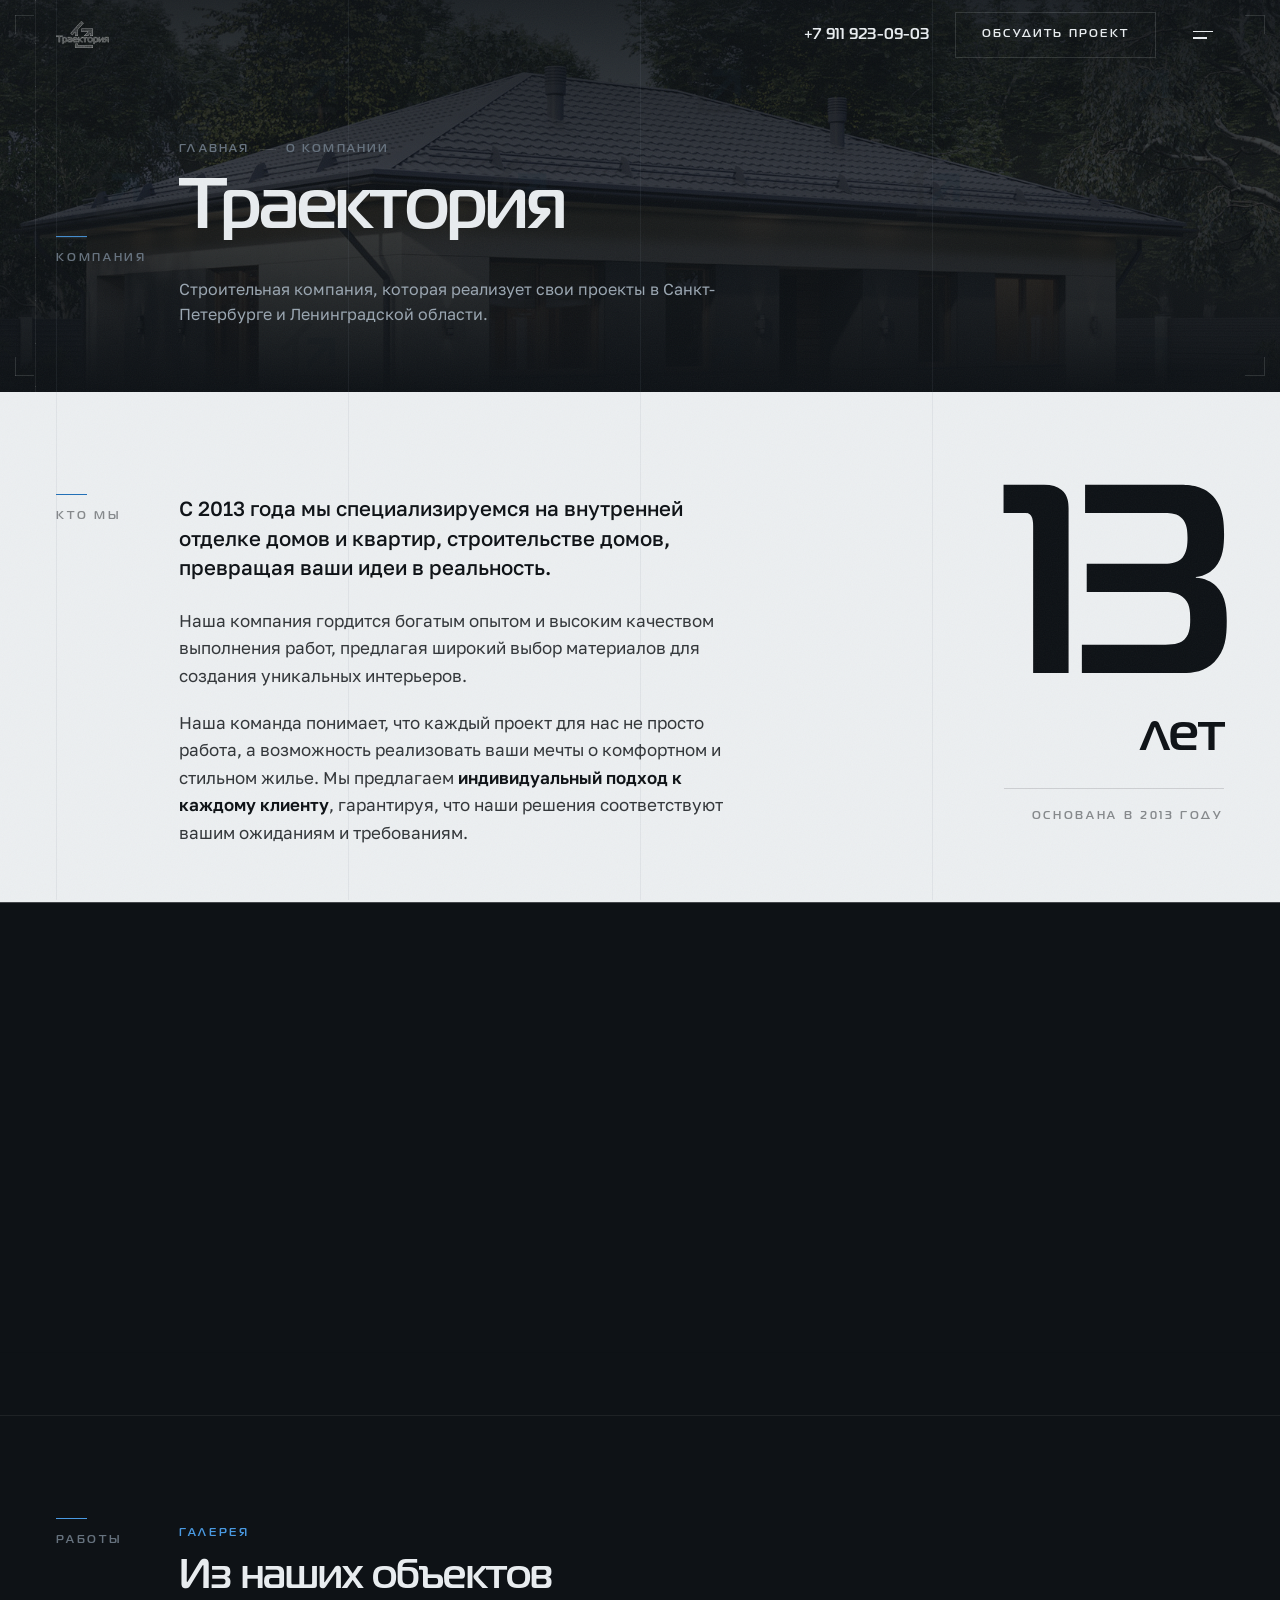
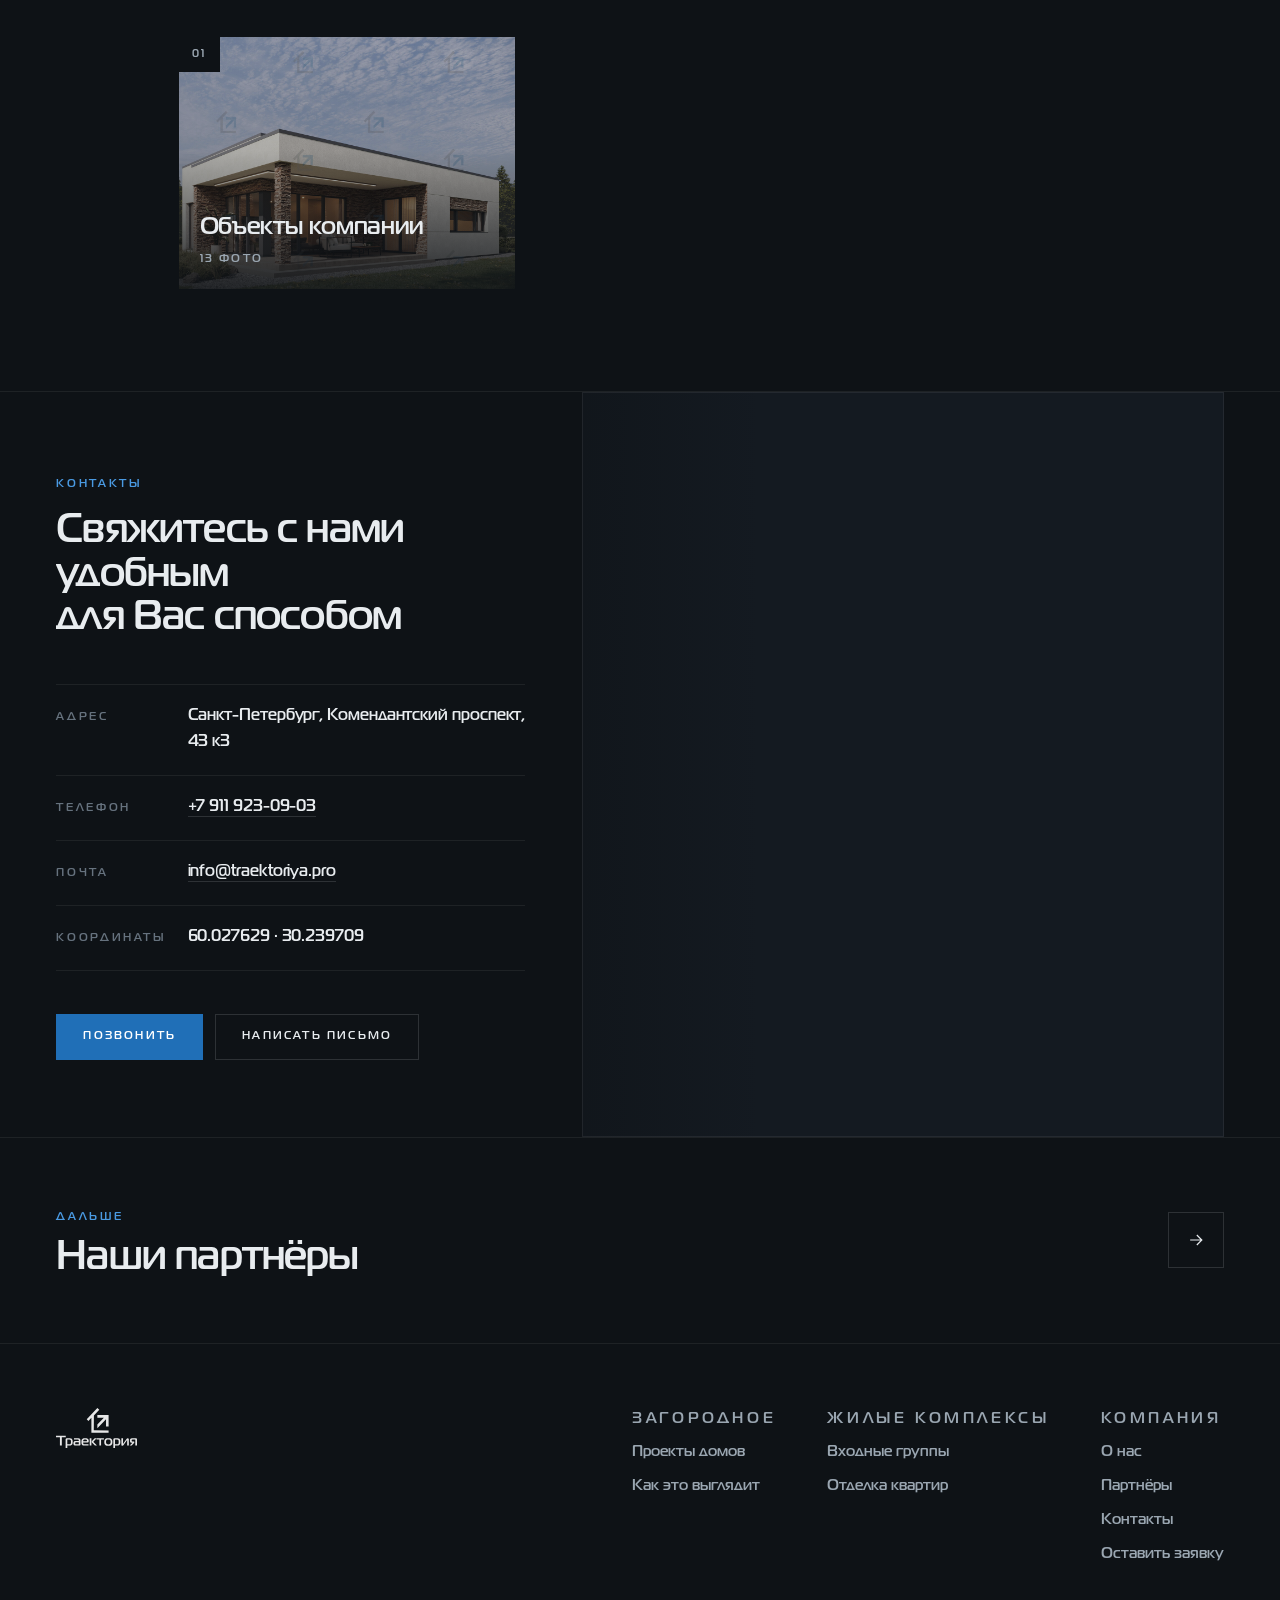
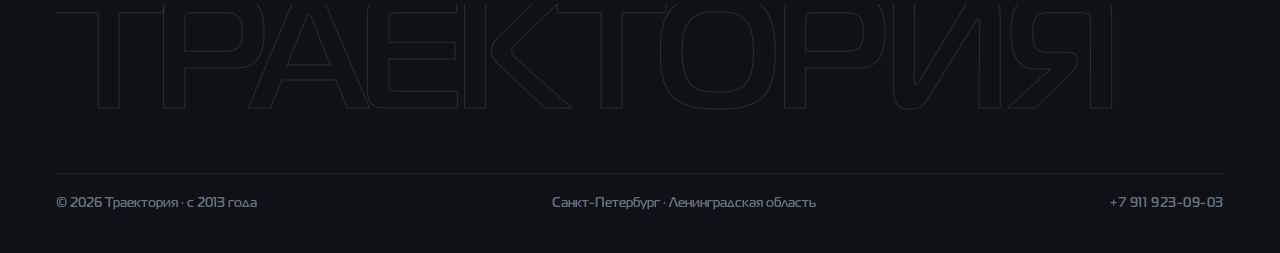
==== about.html @ 1bdcc2de "Сайт Траектория: первая версия" ====
<!DOCTYPE html>
<html lang="ru" class="no-js">
<head>
<meta charset="utf-8">
<meta name="viewport" content="width=device-width, initial-scale=1, viewport-fit=cover">
<title>О компании | Траектория</title>
<meta name="description" content="«Траектория»: строительная компания, основанная в 2013 году. Реализует проекты в Санкт-Петербурге и Ленинградской области.">
<meta name="theme-color" content="#0e1216">
<link rel="icon" href="assets/img/brand/logo-dark.svg">
<meta property="og:type" content="website">
<meta property="og:title" content="О компании | Траектория">
<meta property="og:description" content="«Траектория»: строительная компания, основанная в 2013 году. Реализует проекты в Санкт-Петербурге и Ленинградской области.">
<meta property="og:image" content="https://traektoriya.pro/assets/img/about/about-01.jpg">
<meta property="og:locale" content="ru_RU">
<link rel="preconnect" href="https://fonts.googleapis.com">
<link rel="preconnect" href="https://fonts.gstatic.com" crossorigin>
<link rel="stylesheet" href="https://fonts.googleapis.com/css2?family=Golos+Text:wght@400;500;600&display=swap">
<link rel="stylesheet" href="assets/site.css">
</head>
<body>
<script>document.documentElement.classList.replace('no-js','js');</script>

<a class="skip" href="#main">Перейти к содержанию</a>
<div class="rules" aria-hidden="true"><i></i></div>
<div class="grain" aria-hidden="true"></div>
<div class="cur" id="cur" aria-hidden="true"><span class="cur__t">ТЯНИ</span></div>
<div class="cur-dot" id="curDot" aria-hidden="true"></div>

<div class="load" id="load" role="status" aria-live="polite" aria-label="Загрузка">
  <div class="load__half load__half--t"></div>
  <div class="load__half load__half--b"></div>
  <div class="load__in">
    <div class="load__mark">ТРАЕКТОРИЯ</div>
    <div class="load__line"><i id="loadLine"></i></div>
    <div class="load__meta">
      <span class="label">Санкт-Петербург · Ленинградская область</span>
      <span class="load__pct"><span id="loadPct">00</span><sup>%</sup></span>
    </div>
  </div>
</div>

<div class="gauge" id="gauge" aria-hidden="true"><b id="gaugeFill"></b></div>

<header class="hdr" id="hdr">
  <div class="hdr__in">
    <a class="hdr__logo" href="index.html" aria-label="Траектория, на главную">
      <img src="assets/img/brand/logo-dark.svg" alt="Траектория" width="160" height="38">
    </a>
    <nav class="hdr__nav" aria-label="Основное">
      <a class="hdr__tel mono" href="tel:+79119230903">+7 911 923-09-03</a>
      <a class="cta magnet" href="zayavka.html">Обсудить проект</a>
      <button class="burger" id="burger" type="button" aria-label="Открыть меню" aria-expanded="false" aria-controls="sheet">
        <i></i><i></i>
      </button>
    </nav>
  </div>
</header>

<div class="sheet" id="sheet" aria-hidden="true">
  <nav class="sheet__nav" aria-label="Разделы сайта">
    <div class="sheet__row"><a class="sheet__link" href="index.html"><span>00</span>Главная</a></div>
    <div class="sheet__row"><a class="sheet__link" href="villageprojects.html"><span>З-01</span>Проекты домов</a></div>
    <div class="sheet__row"><a class="sheet__link" href="villagerealization.html"><span>З-02</span>Как это выглядит</a></div>
    <div class="sheet__row"><a class="sheet__link" href="projects.html"><span>Ж-01</span>ЖК: входные группы</a></div>
    <div class="sheet__row"><a class="sheet__link" href="otdelkajk.html"><span>Ж-02</span>ЖК: отделка квартир</a></div>
    <div class="sheet__row"><a class="sheet__link" href="partners.html"><span>П</span>Партнёры</a></div>
    <div class="sheet__row"><a class="sheet__link" aria-current="page" href="about.html"><span>О</span>О компании</a></div>
    <div class="sheet__row"><a class="sheet__link" href="contacts.html"><span>К</span>Контакты</a></div>
  </nav>
  <div class="sheet__foot">
    <a class="mono" href="tel:+79119230903">+7 911 923-09-03</a>
    <a href="mailto:info@traektoriya.pro">info@traektoriya.pro</a>
    <span>Санкт-Петербург, Комендантский проспект, 43&nbsp;к3</span>
  </div>
</div>

<main id="main">
  <section class="phead phead--img">
    <div class="phead__bg" aria-hidden="true"><img src="assets/img/about/about-01.jpg" alt="" loading="eager" decoding="async" data-hero-img></div>
    <span class="marks" aria-hidden="true"></span>
    <div class="phead__in wrap grid">
      <span class="label">Компания</span>
      <div>
        <div class="crumbs rv"><a href="index.html">Главная</a><i></i><span>О компании</span></div>
        <h1>
          <span class="l" style="--dl:0ms"><span>Траектория</span></span>
        </h1>
        <p class="phead__lead rv" style="--dl:120ms">Строительная компания, которая реализует свои проекты в Санкт-Петербурге и Ленинградской области.</p>
      </div>
    </div>
  </section>

  <section class="section section--paper">
    <div class="wrap grid">
      <span class="label">Кто мы</span>
      <div style="display:grid;grid-template-columns:minmax(0,1.15fr) minmax(0,.85fr);gap:clamp(34px,5vw,90px);align-items:start">
        <div class="article">
          <p class="lede rv">С 2013 года мы специализируемся на внутренней отделке домов и квартир,
            строительстве домов, превращая ваши идеи в реальность.</p>
          <p class="rv" style="--dl:80ms">Наша компания гордится богатым опытом и высоким качеством выполнения работ,
            предлагая широкий выбор материалов для создания уникальных интерьеров.</p>
          <p class="rv" style="--dl:140ms">Наша команда понимает, что каждый проект для нас не просто работа,
            а возможность реализовать ваши мечты о комфортном и стильном жилье. Мы предлагаем
            <strong>индивидуальный подход к каждому клиенту</strong>, гарантируя, что наши решения
            соответствуют вашим ожиданиям и требованиям.</p>
        </div>
        <div class="fig rv" style="justify-self:end">
          <span class="fig__n" data-count="13">13</span>
          <span class="fig__u">лет</span>
          <div class="fig__rule"></div>
          <span class="label">Основана в 2013 году</span>
        </div>
      </div>
    </div>
  </section>

  <section class="section">
    <div class="wrap grid">
      <span class="label">Коротко</span>
      <div class="facts">
        <div class="fact rv"><span class="label">Основана</span><span class="fact__v">2013 год</span></div>
        <div class="fact rv"><span class="label">География</span><span class="fact__v">Санкт-Петербург и Ленинградская область</span></div>
        <div class="fact rv"><span class="label">Направления</span><span class="fact__v">Загородное строительство · внутренняя отделка домов и квартир · входные группы в ЖК</span></div>
        <div class="fact rv"><span class="label">Объём работ</span><span class="fact__v">Полный цикл: от проекта до завершения, с гарантией качества на каждом этапе</span></div>
      </div>
    </div>
  </section>

  <section class="section" style="border-top:1px solid var(--rule-soft)">
    <div class="wrap grid">
      <span class="label">Работы</span>
      <div>
        <div class="shead"><span class="label label--brand">Галерея</span>
          <h2><span class="l"><span>Из наших объектов</span></span></h2></div>
      <div class="cards">
        <button class="card rv" data-gal="about_gal" type="button" style="--dl:0ms">
          <span class="card__img"><img src="assets/img/about/about-02.jpg" alt="Объекты компании" loading="lazy" decoding="async"></span>
          <span class="card__veil"></span>
          <span class="card__no">01</span>
          <span class="card__go" aria-hidden="true">
            <svg viewBox="0 0 24 24"><path d="M7 17 17 7M9 7h8v8"/></svg>
          </span>
          <span class="card__body">
            <span class="card__name">Объекты компании</span>
            <span class="card__meta">13 фото</span>
          </span>
        </button>
      </div>
      </div>
    </div>
  </section>

  <section class="contact" id="contact">
    <div class="wrap">
      <div class="contact__grid">
        <div class="contact__panel">
          <span class="label label--brand">Контакты</span>
          <h2 class="contact__title">
            <span class="l" style="--dl:0ms"><span>Свяжитесь с нами удобным</span></span>
            <span class="l" style="--dl:100ms"><span>для Вас способом</span></span>
          </h2>
          <div class="rows rv">
            <div class="row"><span class="label">Адрес</span><span class="row__v">Санкт-Петербург, Комендантский проспект, 43&nbsp;к3</span></div>
            <div class="row"><span class="label">Телефон</span><span class="row__v mono"><a href="tel:+79119230903">+7 911 923-09-03</a></span></div>
            <div class="row"><span class="label">Почта</span><span class="row__v"><a href="mailto:info@traektoriya.pro">info@traektoriya.pro</a></span></div>
            <div class="row"><span class="label">Координаты</span><span class="row__v mono">60.027629 · 30.239709</span></div>
          </div>
          <div class="contact__cta rv" style="--dl:90ms">
            <a class="cta cta--solid magnet" href="tel:+79119230903">Позвонить</a>
            <a class="cta magnet" href="mailto:info@traektoriya.pro">Написать письмо</a>
          </div>
        </div>
        <div class="contact__map">
          <iframe loading="lazy" title="Карта: Санкт-Петербург, Комендантский проспект, 43 к3"
            src="https://yandex.ru/map-widget/v1/?ll=30.239709%2C60.027629&amp;z=16&amp;pt=30.239709,60.027629,pm2blm"></iframe>
        </div>
      </div>
    </div>
  </section>

  <a class="next" href="partners.html">
    <div class="wrap next__in">
      <div>
        <span class="label label--brand">Дальше</span>
        <div class="next__t" style="margin-top:10px">Наши партнёры</div>
      </div>
      <span class="next__a" aria-hidden="true">
        <svg viewBox="0 0 24 24"><path d="M5 12h14M13 6l6 6-6 6"/></svg>
      </span>
    </div>
  </a>
</main>

<footer class="ftr">
  <div class="wrap">
    <div class="ftr__top">
      <a class="ftr__logo" href="index.html" aria-label="Траектория, на главную">
        <img src="assets/img/brand/logo-light.svg" alt="Траектория" width="180" height="54" loading="lazy">
      </a>
      <div class="ftr__cols">
        <div class="ftr__col">
          <span class="label">Загородное</span>
          <a href="villageprojects.html">Проекты домов</a>
          <a href="villagerealization.html">Как это выглядит</a>
        </div>
        <div class="ftr__col">
          <span class="label">Жилые комплексы</span>
          <a href="projects.html">Входные группы</a>
          <a href="otdelkajk.html">Отделка квартир</a>
        </div>
        <div class="ftr__col">
          <span class="label">Компания</span>
          <a href="about.html">О нас</a>
          <a href="partners.html">Партнёры</a>
          <a href="contacts.html">Контакты</a>
          <a href="zayavka.html">Оставить заявку</a>
        </div>
      </div>
    </div>
    <div class="ftr__mark" aria-hidden="true">ТРАЕКТОРИЯ</div>
    <div class="ftr__bot">
      <span>© <span id="yr">2026</span> Траектория · с 2013 года</span>
      <span>Санкт-Петербург · Ленинградская область</span>
      <a class="mono" href="tel:+79119230903">+7 911 923-09-03</a>
    </div>
  </div>
</footer>

<div class="dock" id="dock">
  <div class="dock__in">
    <a class="cta cta--solid" href="tel:+79119230903">Позвонить</a>
    <a class="cta" href="zayavka.html">Заявка</a>
  </div>
</div>

<div class="lb" id="lb" role="dialog" aria-modal="true" aria-label="Просмотр объекта">
  <div class="lb__bar">
    <span class="lb__title" id="lbTitle"></span>
    <button class="lb__x" id="lbX" type="button" aria-label="Закрыть">
      <svg viewBox="0 0 24 24" aria-hidden="true"><path d="M5 5l14 14M19 5L5 19"/></svg>
    </button>
  </div>
  <div class="lb__fig"><img id="lbImg" alt=""></div>
  <div class="lb__nav">
    <button class="arw" id="lbPrev" type="button" aria-label="Предыдущее фото">
      <svg viewBox="0 0 24 24" aria-hidden="true"><path d="M15 4 7 12l8 8"/></svg>
    </button>
    <span class="lb__idx" id="lbIdx">01 / 01</span>
    <button class="arw" id="lbNext" type="button" aria-label="Следующее фото">
      <svg viewBox="0 0 24 24" aria-hidden="true"><path d="M9 4l8 8-8 8"/></svg>
    </button>
  </div>
</div>

<script type="application/ld+json">
{"@context":"https://schema.org","@type":"GeneralContractor","name":"Траектория",
"url":"https://traektoriya.pro/","telephone":"+7 911 923-09-03","email":"info@traektoriya.pro","foundingDate":"2013",
"address":{"@type":"PostalAddress","streetAddress":"Комендантский проспект, 43 к3","addressLocality":"Санкт-Петербург","addressCountry":"RU"},
"geo":{"@type":"GeoCoordinates","latitude":60.027629,"longitude":30.239709},
"areaServed":["Санкт-Петербург","Ленинградская область"]}
</script>

<script>
window.GALLERIES={"about_gal": {"title": "Объекты Траектории", "imgs": ["assets/img/about/about-01.jpg", "assets/img/about/about-02.jpg", "assets/img/about/about-03.jpg", "assets/img/about/about-04.jpg", "assets/img/about/about-05.jpg", "assets/img/village/obj-01.jpg", "assets/img/village/obj-02.jpg", "assets/img/village/obj-03.jpg", "assets/img/village/obj-04.jpg", "assets/img/village/obj-05.jpg", "assets/img/village/obj-06.jpg", "assets/img/village/obj-07.jpg", "assets/img/village/obj-08.jpg"]}};
</script>
<script src="assets/site.js"></script>
</body>
</html>
---- assets/site.css ----
/* Оформление сайта: токены, сетка, компоненты. */

/* Фирменный шрифт заголовков */
@font-face{font-family:'Magistral';font-weight:700;font-style:normal;font-display:swap;
  src:url('MagistralC-Bold.woff') format('woff')}

:root{
  --ground:#0e1216;
  --ground-2:#141a21;
  --ground-3:#1a222b;
  --paper:#eceff1;
  --ink:#0e1216;

  --brand:#206fb7;
  --brand-lift:#4a9ae2;

  --text:#e8ecef;
  --text-dim:#9aa6b1;
  --text-mute:#66727e;
  --rule:rgba(232,236,239,.14);
  --rule-soft:rgba(232,236,239,.07);
  --rule-ink:rgba(14,18,22,.14);

  --display:'Magistral','Arial Narrow',Arial,sans-serif;
  --text-face:'Golos Text','Onest','Manrope',-apple-system,BlinkMacSystemFont,'Segoe UI',Roboto,Arial,sans-serif;

  --gut:clamp(20px,4.4vw,72px);
  --rail:clamp(0px,7vw,116px);
  --col:min(100% - 2 * var(--gut), 1320px);
  --hdr:clamp(64px,5.4vw,92px);

  --d1:clamp(44px,8.2vw,150px);
  --d2:clamp(34px,5.6vw,104px);
  --d3:clamp(26px,3.2vw,56px);
  --d4:clamp(21px,1.9vw,32px);
  --num:clamp(150px,21vw,330px);
  --body:clamp(16px,1.12vw,19px);
  --label:11px;

  --exp:cubic-bezier(.16,1,.3,1);
  --smooth:cubic-bezier(.5,0,0,1);
}

*,*::before,*::after{box-sizing:border-box}
html{-webkit-text-size-adjust:100%;overflow-x:clip;scroll-behavior:smooth}
@media (prefers-reduced-motion:reduce){html{scroll-behavior:auto}}
body{margin:0;background:var(--ground);color:var(--text);
     font-family:var(--text-face);font-size:var(--body);font-weight:400;line-height:1.6;
     -webkit-font-smoothing:antialiased;overflow-x:hidden}
a{color:inherit;text-decoration:none}
img{display:block;max-width:100%}
button{font:inherit;color:inherit;background:none;border:0;cursor:pointer}
:focus-visible{outline:1px solid var(--brand-lift);outline-offset:4px}
::selection{background:var(--brand);color:#fff}

.wrap{width:var(--col);margin-inline:auto}
.grid{display:grid;grid-template-columns:var(--rail) minmax(0,1fr);gap:0 clamp(16px,2.6vw,44px)}
.grid>.label{align-self:start;position:sticky;top:calc(env(safe-area-inset-top,0px) + var(--hdr) + 26px)}
@media (max-width:820px){
  .grid{grid-template-columns:1fr}
  .grid>.label{position:relative;top:auto;margin-bottom:14px}
}

.grain{position:fixed;inset:0;z-index:6;pointer-events:none;opacity:.045;contain:strict;
  transform:translateZ(0);
  background-image:url("data:image/svg+xml;utf8,<svg xmlns='http://www.w3.org/2000/svg' width='180' height='180'><filter id='n'><feTurbulence type='fractalNoise' baseFrequency='.85' numOctaves='3' stitchTiles='stitch'/></filter><rect width='180' height='180' filter='url(%23n)' opacity='.85'/></svg>")}
@media (prefers-reduced-motion:reduce){.grain{display:none}}

.label{font-family:var(--display);font-size:var(--label);font-weight:500;letter-spacing:.24em;text-transform:uppercase;
       color:var(--text-mute);font-variant-numeric:tabular-nums;line-height:1.5}
.label--brand{color:var(--brand-lift)}
.mono{font-family:var(--display);font-variant-numeric:tabular-nums;letter-spacing:.04em}

.l{display:block;overflow:hidden}
.l>span{display:block}
.js .l>span{transform:translateY(103%);transition:transform 1.1s var(--exp) var(--dl,0ms)}
.js .l.in>span{transform:none}
.js .rv{opacity:0;transform:translateY(20px);
        transition:opacity .85s var(--exp) var(--dl,0ms),transform .85s var(--exp) var(--dl,0ms)}
.js .rv.in{opacity:1;transform:none}
@media (prefers-reduced-motion:reduce){.js .rv,.js .l>span{opacity:1;transform:none;transition:none}}

/* Экран загрузки */
.load{position:fixed;inset:0;z-index:100}
.load[hidden]{display:none}
.load__half{position:absolute;left:0;right:0;height:50%;background:var(--ground);
            transition:transform 1.15s var(--exp)}
.load__half--t{top:0}
.load__half--b{bottom:0}
.load.out .load__half--t{transform:translateY(-100.5%)}
.load.out .load__half--b{transform:translateY(100.5%)}
.load__in{position:absolute;left:50%;top:50%;transform:translate(-50%,-50%);
          width:min(560px,78vw);transition:opacity .45s var(--smooth),transform .8s var(--exp)}
.load.out .load__in{opacity:0;transform:translate(-50%,-70%)}
.load__mark{font-family:var(--display);font-weight:700;font-size:clamp(26px,3.6vw,46px);
            letter-spacing:.02em;line-height:1;clip-path:inset(0 100% 0 0);
            transition:clip-path 1.15s var(--exp) .12s}
.load.go .load__mark{clip-path:inset(0 0 0 0)}
.load__line{position:relative;height:1px;background:var(--rule-soft);margin:26px 0 14px;overflow:hidden}
.load__line i{position:absolute;inset:0;background:var(--brand-lift);
              transform:scaleX(0);transform-origin:0 50%;will-change:transform}
.load__meta{display:flex;justify-content:space-between;align-items:baseline;gap:16px}
.load__pct{font-family:var(--display);font-size:clamp(28px,3.4vw,42px);line-height:1;
           font-variant-numeric:tabular-nums}
.load__pct sup{font-family:var(--display);font-size:.32em;font-weight:500;vertical-align:super;
               margin-left:.25em;color:var(--text-mute)}

/* Курсор */
.cur,.cur-dot{position:fixed;left:0;top:0;z-index:95;pointer-events:none;border-radius:50%;
              opacity:0;will-change:transform}
.cur{width:40px;height:40px;margin:-20px 0 0 -20px;border:1px solid var(--rule);
     transition:opacity .3s,width .4s var(--exp),height .4s var(--exp),margin .4s var(--exp),
                background-color .4s var(--smooth),border-color .4s}
.cur-dot{width:5px;height:5px;margin:-2.5px 0 0 -2.5px;background:var(--brand-lift);transition:opacity .3s}
.cur__t{position:absolute;inset:0;display:grid;place-items:center;font-family:var(--display);font-size:9px;font-weight:700;
        letter-spacing:.16em;color:#fff;opacity:0;transition:opacity .3s}
.has-cur .cur,.has-cur .cur-dot{opacity:1}
.has-cur .cur.hot{width:72px;height:72px;margin:-36px 0 0 -36px;border-color:var(--brand-lift);
                  background:rgba(74,154,226,.12)}
.has-cur .cur.grab{width:82px;height:82px;margin:-41px 0 0 -41px;border-color:transparent;background:var(--brand)}
.has-cur .cur.grab .cur__t{opacity:1}
.has-cur .cur-dot.hide{opacity:0}
@media (hover:hover) and (pointer:fine){.has-cur,.has-cur a,.has-cur button,.has-cur .rail{cursor:none}}
@media (hover:none),(pointer:coarse),(prefers-reduced-motion:reduce){.cur,.cur-dot{display:none}}

/* Шкала слева */
.gauge{position:fixed;left:calc(var(--gut) / 1.6);top:0;bottom:0;width:1px;background:var(--rule-soft);
       z-index:4;pointer-events:none;contain:strict}
.gauge b{position:absolute;left:-1px;top:0;width:3px;height:100%;background:var(--brand-lift);
         transform:scaleY(0);transform-origin:50% 0;will-change:transform}
.gauge i{position:absolute;left:-4px;width:9px;height:1px;background:var(--rule)}
@media (max-width:1100px){.gauge{display:none}}

/* Шапка */
.hdr{position:fixed;top:0;left:0;right:0;z-index:40;padding-top:env(safe-area-inset-top,0px);
     background:rgba(14,18,22,0);transition:background .45s var(--smooth)}
.hdr::after{content:'';position:absolute;left:0;right:0;bottom:0;height:1px;background:var(--rule-soft);
            opacity:0;transition:opacity .45s}
.hdr.solid{background:rgba(14,18,22,.78);backdrop-filter:blur(18px) saturate(150%);
           -webkit-backdrop-filter:blur(18px) saturate(150%)}
.hdr.solid::after{opacity:1}
.hdr__in{width:var(--col);margin-inline:auto;height:var(--hdr);
         display:flex;align-items:center;justify-content:space-between;gap:24px}
.hdr__logo img{height:clamp(26px,2.1vw,38px);width:auto;filter:brightness(0) invert(1)}
.hdr__nav{display:flex;align-items:center;gap:clamp(16px,2vw,34px)}
.hdr__tel{font-family:var(--display);font-size:15px;font-weight:700;letter-spacing:.01em;font-variant-numeric:tabular-nums;position:relative}
.hdr__tel::after{content:'';position:absolute;left:0;right:0;bottom:-4px;height:1px;background:var(--brand-lift);
                 transform:scaleX(0);transform-origin:0 50%;transition:transform .5s var(--exp)}
.hdr__tel:hover::after{transform:scaleX(1)}
@media (max-width:900px){.hdr__tel{display:none}}

.cta{position:relative;display:inline-flex;align-items:center;justify-content:center;gap:12px;
     height:46px;padding:0 26px;overflow:hidden;isolation:isolate;white-space:nowrap;
     font-family:var(--display);font-size:11px;font-weight:700;letter-spacing:.2em;text-transform:uppercase;
     border:1px solid var(--rule);color:var(--text);
     transition:color .45s var(--smooth),border-color .45s,transform .5s var(--exp)}
.cta::before{content:'';position:absolute;inset:0;z-index:-1;background:var(--brand);
             transform:translateY(101%);transition:transform .55s var(--exp)}
.cta:hover{color:#fff;border-color:var(--brand)}
.cta:hover::before{transform:none}
.cta--solid{background:var(--brand);border-color:var(--brand);color:#fff}
.cta--solid::before{background:#fff}
.cta--solid:hover{color:var(--ink)}
.cta--ink{border-color:var(--rule-ink);color:var(--ink)}
.cta--ink:hover{color:#fff;border-color:var(--brand)}

.burger{width:42px;height:42px;display:grid;place-items:center;position:relative}
.burger i{position:absolute;left:11px;right:11px;height:1.5px;background:currentColor;transition:.45s var(--exp)}
.burger i:nth-child(1){top:17px}
.burger i:nth-child(2){bottom:17px;right:17px}
.burger[aria-expanded="true"] i:nth-child(1){top:20px;transform:rotate(45deg)}
.burger[aria-expanded="true"] i:nth-child(2){bottom:20px;right:11px;transform:rotate(-45deg)}

.sheet{position:fixed;inset:0;z-index:39;background:var(--ground-2);display:grid;align-content:center;
       padding:calc(var(--gut) + 60px) 0;clip-path:inset(0 0 100% 0);
       transition:clip-path .8s var(--exp);visibility:hidden;overflow-y:auto}
.sheet.on{clip-path:inset(0 0 0 0);visibility:visible}
.sheet__nav{width:var(--col);margin-inline:auto;display:grid}
.sheet__row{border-top:1px solid var(--rule-soft)}
.sheet__row:last-of-type{border-bottom:1px solid var(--rule-soft)}
.sheet__link{display:flex;align-items:baseline;gap:clamp(14px,2vw,32px);padding:clamp(12px,1.5vw,22px) 0;
             font-family:var(--display);font-size:clamp(22px,3vw,46px);line-height:1;letter-spacing:-.01em;
             transition:color .4s var(--smooth),padding-left .5s var(--exp)}
.sheet__link:hover,.sheet__link[aria-current="page"]{color:var(--brand-lift)}
.sheet__link:hover{padding-left:14px}
.sheet__link span{font-family:var(--display);font-size:var(--label);font-weight:500;letter-spacing:.2em;
                  color:var(--text-mute);flex:0 0 auto}
.sheet__foot{width:var(--col);margin-inline:auto;margin-top:clamp(28px,3.4vw,56px);
             display:flex;flex-wrap:wrap;gap:8px clamp(24px,4vw,60px);font-family:var(--display);font-size:15px;color:var(--text-dim)}
.sheet__foot a:hover{color:var(--brand-lift)}

/* Заголовок страницы */
.phead{padding:calc(var(--hdr) + clamp(48px,8vh,120px)) 0 clamp(40px,5vw,84px);
       border-bottom:1px solid var(--rule-soft);position:relative;overflow:hidden}
.phead--img{border-bottom:0}
.phead__bg{position:absolute;inset:0;z-index:0}
.phead__bg img{width:100%;height:100%;object-fit:cover;opacity:.5}
.phead__bg::after{content:'';position:absolute;inset:0;
  background:linear-gradient(180deg,rgba(14,18,22,.85),rgba(14,18,22,.55) 45%,var(--ground))}
.phead__in{position:relative;z-index:2}
.phead h1{margin:14px 0 0;font-family:var(--display);font-weight:700;font-size:var(--d2);
          line-height:1.02;letter-spacing:-.028em}
.phead__lead{margin:clamp(20px,2.4vw,34px) 0 0;max-width:56ch;color:var(--text-dim);
             font-size:clamp(16px,1.15vw,20px);line-height:1.6}
.crumbs{display:flex;flex-wrap:wrap;gap:10px;align-items:center;font-family:var(--display);font-size:var(--label);
        letter-spacing:.2em;text-transform:uppercase;color:var(--text-mute)}
.crumbs a:hover{color:var(--brand-lift)}
.crumbs i{width:16px;height:1px;background:var(--rule);display:block}

/* Бегущая строка */
.ticker{border-block:1px solid var(--rule-soft);overflow:hidden;padding:clamp(16px,1.5vw,24px) 0;
        -webkit-mask-image:linear-gradient(90deg,transparent,#000 9%,#000 91%,transparent);
        mask-image:linear-gradient(90deg,transparent,#000 9%,#000 91%,transparent)}
.ticker__row{display:flex;width:max-content;animation:march 46s linear infinite;will-change:transform}
.ticker:hover .ticker__row{animation-play-state:paused}
.ticker__set{display:flex;align-items:center;flex:0 0 auto}
.ticker__set span{display:flex;align-items:center;gap:clamp(22px,2.6vw,46px);
                  padding-right:clamp(22px,2.6vw,46px);font-family:var(--display);font-weight:700;
                  font-size:clamp(17px,1.9vw,30px);text-transform:uppercase}
.ticker__set span::after{content:'';width:7px;height:7px;flex:0 0 auto;background:var(--brand-lift);
                         transform:rotate(45deg)}
@keyframes march{to{transform:translate3d(-50%,0,0)}}
@media (prefers-reduced-motion:reduce){.ticker__row{animation:none}}

/* Карточки объектов */
.section{padding:clamp(64px,8vw,140px) 0}
.section--tight{padding:clamp(48px,5vw,90px) 0}
.section--paper{background:var(--paper);color:var(--ink)}
.section--paper .label{color:rgba(14,18,22,.46)}
.section--paper .label--brand{color:var(--brand)}
.shead{margin:0 0 clamp(26px,3vw,48px)}
.shead h2{margin:12px 0 0;font-family:var(--display);font-weight:700;font-size:var(--d3);
          line-height:1.04;letter-spacing:-.02em}

.cards{display:grid;grid-template-columns:repeat(auto-fill,minmax(min(100%,330px),1fr));
       gap:clamp(12px,1.4vw,22px)}
.card{position:relative;text-align:left;padding:0;display:block;width:100%;
      background:var(--ground-2);overflow:hidden;aspect-ratio:4/3}
.card__img{position:absolute;inset:0}
.card__img img{width:100%;height:100%;object-fit:cover;transform:scale(1.04);
               transition:transform 1.1s var(--exp),opacity .6s}
.card:hover .card__img img{transform:scale(1.11)}
.card__veil{position:absolute;inset:0;
  background:linear-gradient(180deg,rgba(14,18,22,.15),rgba(14,18,22,.28) 45%,rgba(14,18,22,.88));
  transition:background .5s var(--smooth)}
.card:hover .card__veil{background:linear-gradient(180deg,rgba(14,18,22,.1),rgba(32,111,183,.2) 45%,rgba(14,18,22,.9))}
.card__body{position:absolute;inset:auto 0 0 0;padding:clamp(18px,1.6vw,26px);
            display:grid;gap:9px;justify-items:start}
.card__name{font-family:var(--display);font-weight:700;font-size:var(--d4);line-height:1.08;
            letter-spacing:-.015em;text-wrap:balance}
.card__meta{font-family:var(--display);font-size:var(--label);letter-spacing:.2em;text-transform:uppercase;color:var(--text-dim);
            font-variant-numeric:tabular-nums;white-space:nowrap}
.card__no{position:absolute;left:0;top:0;padding:9px 13px;background:var(--ground);
          font-family:var(--display);font-size:var(--label);letter-spacing:.2em;color:var(--text-dim);font-variant-numeric:tabular-nums}

/* Лента (главная) */
.rail{display:flex;gap:clamp(10px,1.1vw,18px);overflow-x:auto;overscroll-behavior-x:contain;
      scroll-snap-type:x mandatory;scrollbar-width:none;padding-bottom:4px;
      min-height:calc(clamp(268px,40vw,620px) * .75)}
.rail::-webkit-scrollbar{display:none}
.rail.drag{scroll-snap-type:none}
.shot{flex:0 0 clamp(268px,40vw,620px);scroll-snap-align:start;position:relative;margin:0;
      aspect-ratio:4/3;overflow:hidden;background:var(--ground-2)}
.shot__img{position:absolute;inset:0;overflow:hidden}
.shot img{width:100%;height:100%;object-fit:cover;transform:scale(1.06);
          transition:transform 1.1s var(--exp);-webkit-user-drag:none;user-select:none}
.shot:hover img{transform:scale(1.12)}
.shot__n{position:absolute;left:0;top:0;padding:9px 13px;background:var(--ground);
         font-family:var(--display);font-size:var(--label);letter-spacing:.2em;color:var(--text-dim);
         font-variant-numeric:tabular-nums;z-index:2}
.works__head{display:flex;flex-wrap:wrap;align-items:flex-end;justify-content:space-between;
             gap:20px clamp(24px,4vw,60px);margin-bottom:clamp(28px,3.4vw,54px)}
.works__ctrl{display:flex;align-items:center;gap:18px}
.works__idx{font-family:var(--display);font-size:clamp(20px,1.7vw,28px);font-variant-numeric:tabular-nums}
.works__idx b{color:var(--brand-lift);font-weight:700}
.works__idx span{color:var(--text-mute)}
.works__bar{height:1px;background:var(--rule-soft);margin-top:clamp(22px,2.4vw,36px);position:relative}
.works__bar i{position:absolute;left:0;top:-1px;height:3px;width:100%;background:var(--brand-lift);
              transform:scaleX(.12);transform-origin:0 50%;will-change:transform}
.arw{width:clamp(44px,3.4vw,56px);height:clamp(44px,3.4vw,56px);border:1px solid var(--rule);
     display:grid;place-items:center;transition:background .4s var(--smooth),border-color .4s,color .4s}
.arw:hover{background:var(--brand);border-color:var(--brand);color:#fff}
.arw:disabled{opacity:.28}
.arw:disabled:hover{background:none;border-color:var(--rule);color:inherit}
.arw svg{width:34%;fill:none;stroke:currentColor;stroke-width:1.4}

/* Статья */
.article{max-width:62ch}
.article p{margin:0 0 1.15em;font-size:clamp(17px,1.28vw,22px);line-height:1.62;color:rgba(14,18,22,.84)}
.article p:last-child{margin-bottom:0}
.article strong{font-weight:600;color:var(--ink)}
.article--dark p{color:var(--text-dim)}
.article--dark strong{color:var(--text)}
.lede{font-size:clamp(19px,1.6vw,28px) !important;line-height:1.45 !important;
      color:var(--ink) !important;font-weight:500}
.article--dark .lede{color:var(--text) !important}

.fig{text-align:right;padding-top:6px}
@media (max-width:900px){.fig{text-align:left}}
.fig__n{display:block;font-family:var(--display);font-weight:700;font-size:var(--num);line-height:.76;
        letter-spacing:-.05em;font-variant-numeric:tabular-nums}
.fig__u{display:block;font-family:var(--display);font-weight:700;font-size:clamp(34px,4.1vw,66px);
        line-height:1;letter-spacing:-.02em;margin-top:.1em}
.fig__rule{height:1px;background:var(--rule-ink);margin:clamp(18px,2vw,30px) 0 12px;
           transform:scaleX(0);transform-origin:100% 50%;transition:transform 1.1s var(--exp) .25s}
@media (max-width:900px){.fig__rule{transform-origin:0 50%}}
.fig.in .fig__rule{transform:scaleX(1)}

/* Факты списком */
.facts{display:grid;gap:0}
.fact{display:grid;grid-template-columns:clamp(96px,11vw,170px) minmax(0,1fr);gap:16px;
      padding:clamp(15px,1.5vw,24px) 0;border-top:1px solid var(--rule-soft);align-items:baseline}
.facts .fact:last-child{border-bottom:1px solid var(--rule-soft)}
.section--paper .fact{border-color:var(--rule-ink)}
.fact__v{font-family:var(--display);font-weight:700;font-size:clamp(16px,1.12vw,19px);letter-spacing:-.005em}

/* Партнёры */
.partners{display:grid;grid-template-columns:repeat(auto-fill,minmax(min(100%,260px),1fr));
          gap:clamp(12px,1.3vw,20px)}
.partner{border:1px solid var(--rule-soft);padding:clamp(22px,2.2vw,34px);display:grid;gap:16px;
         align-content:start;transition:border-color .45s var(--smooth),background .45s}
.partner:hover{border-color:var(--rule);background:var(--ground-2)}
.partner__logo{height:56px;display:flex;align-items:center}
.partner__logo img{max-height:56px;width:auto;object-fit:contain;
                   filter:grayscale(1) brightness(1.7) contrast(.9);opacity:.92}
.partner__name{font-family:var(--display);font-weight:700;font-size:var(--d4);line-height:1.1}
.partner__txt{font-size:15px;line-height:1.55;color:var(--text-dim)}

/* Просмотр фото */
.lb{position:fixed;inset:0;z-index:98;background:rgba(8,11,14,.95);
    backdrop-filter:blur(10px);-webkit-backdrop-filter:blur(10px);
    display:grid;grid-template-rows:auto 1fr auto;gap:14px;
    padding:clamp(14px,2vw,30px) clamp(14px,2vw,30px) calc(clamp(14px,2vw,30px) + env(safe-area-inset-bottom,0px));
    opacity:0;visibility:hidden;transition:opacity .45s var(--smooth),visibility .45s}
.lb.on{opacity:1;visibility:visible}
.lb__bar{display:flex;align-items:center;justify-content:space-between;gap:16px}
.lb__title{font-family:var(--display);font-weight:700;font-size:clamp(15px,1.4vw,22px)}
.lb__fig{position:relative;display:grid;place-items:center;min-height:0}
.lb__fig img{max-width:100%;max-height:100%;width:auto;height:auto;object-fit:contain;
             opacity:0;transform:scale(.985);transition:opacity .5s var(--smooth),transform .7s var(--exp)}
.lb.ready .lb__fig img{opacity:1;transform:none}
.lb__nav{display:flex;justify-content:center;align-items:center;gap:12px}
.lb__idx{font-family:var(--display);font-size:16px;font-variant-numeric:tabular-nums;min-width:86px;
         text-align:center;color:var(--text-dim)}
.lb__x{width:46px;height:46px;border:1px solid var(--rule);display:grid;place-items:center;
       transition:background .35s,border-color .35s}
.lb__x:hover{background:var(--brand);border-color:var(--brand)}
.lb__x svg{width:16px;height:16px;fill:none;stroke:currentColor;stroke-width:1.4}

/* Контакты */
.contact{border-top:1px solid var(--rule-soft)}
.contact__grid{display:grid;grid-template-columns:minmax(0,.9fr) minmax(0,1.1fr);align-items:stretch}
@media (max-width:900px){.contact__grid{grid-template-columns:1fr}}
.contact__panel{padding:clamp(52px,6vw,110px) var(--gut) clamp(52px,6vw,110px) 0}
@media (max-width:900px){.contact__panel{padding:clamp(48px,8vw,80px) 0}}
.contact__title{margin:16px 0 clamp(30px,3.4vw,50px);font-family:var(--display);font-weight:700;
                font-size:var(--d3);line-height:1.06;letter-spacing:-.02em}
.rows{display:grid;margin-bottom:clamp(30px,3.4vw,48px)}
.row{display:grid;grid-template-columns:clamp(84px,9vw,132px) minmax(0,1fr);gap:16px;
     padding:clamp(15px,1.5vw,22px) 0;border-top:1px solid var(--rule-soft);align-items:baseline}
.row:last-child{border-bottom:1px solid var(--rule-soft)}
.row__v{font-family:var(--display);font-weight:700;font-size:clamp(16px,1.12vw,19px);letter-spacing:-.005em}
.row__v a{position:relative}
.row__v a::after{content:'';position:absolute;left:0;right:0;bottom:-3px;height:1px;background:var(--rule)}
.row__v a:hover{color:var(--brand-lift)}
.row__v a:hover::after{background:var(--brand-lift)}
.contact__cta{display:flex;flex-wrap:wrap;gap:12px}
.contact__map{position:relative;min-height:clamp(320px,42vw,620px);background:var(--ground-2)}
.contact__map iframe{position:absolute;inset:0;width:100%;height:100%;border:0;
                     filter:grayscale(1) invert(.915) contrast(.88) brightness(1.04)}
.contact__map::after{content:'';position:absolute;inset:0;pointer-events:none;
                     box-shadow:inset 0 0 0 1px var(--rule-soft);
                     background:linear-gradient(90deg,rgba(14,18,22,.5),transparent 28%)}

/* Переход между разделами */
.next{border-top:1px solid var(--rule-soft);display:block;padding:clamp(44px,5vw,84px) 0;
      transition:background .5s var(--smooth)}
.next:hover{background:var(--ground-2)}
.next__in{display:flex;flex-wrap:wrap;align-items:center;justify-content:space-between;gap:18px}
.next__t{font-family:var(--display);font-weight:700;font-size:var(--d3);line-height:1;letter-spacing:-.02em}
.next__a{width:56px;height:56px;border:1px solid var(--rule);display:grid;place-items:center;
         transition:background .45s var(--smooth),border-color .45s,transform .5s var(--exp)}
.next:hover .next__a{background:var(--brand);border-color:var(--brand);transform:translateX(8px)}
.next__a svg{width:20px;fill:none;stroke:currentColor;stroke-width:1.4}

/* Подвал */
.ftr{border-top:1px solid var(--rule-soft);padding:clamp(44px,5vw,80px) 0 clamp(26px,3vw,44px)}
.ftr__top{display:flex;flex-wrap:wrap;align-items:flex-start;justify-content:space-between;
          gap:26px clamp(24px,4vw,60px)}
.ftr__logo img{height:clamp(38px,3.2vw,54px);width:auto;filter:brightness(0) invert(1);opacity:.9}
.ftr__cols{display:flex;flex-wrap:wrap;gap:clamp(24px,4vw,72px)}
.ftr__col{display:grid;gap:10px;align-content:start}
.ftr__col a,.ftr__col span{font-family:var(--display);font-size:15px;color:var(--text-dim)}
.ftr__col a:hover{color:var(--text)}
.ftr__bot{margin-top:clamp(30px,3.4vw,52px);padding-top:20px;border-top:1px solid var(--rule-soft);
          display:flex;flex-wrap:wrap;justify-content:space-between;gap:10px 24px;
          font-family:var(--display);font-size:13px;color:var(--text-mute);font-variant-numeric:tabular-nums}

.dock{position:fixed;left:0;right:0;bottom:0;z-index:38;display:none;
      background:rgba(14,18,22,.92);backdrop-filter:blur(16px);-webkit-backdrop-filter:blur(16px);
      border-top:1px solid var(--rule-soft);
      padding:10px var(--gut) calc(10px + env(safe-area-inset-bottom,0px));
      transform:translate3d(0,120%,0);transition:transform .55s var(--exp)}
.dock.on{transform:translate3d(0,0,0)}
.dock__in{display:grid;grid-template-columns:1fr 1fr;gap:10px}
.dock .cta{width:100%;padding:0 12px}
@media (max-width:820px){
  .dock{display:block}
  .ftr{padding-bottom:104px}
}
.skip{position:absolute;left:-9999px;top:0;z-index:200;background:var(--brand);color:#fff;padding:12px 18px}
.skip:focus{left:12px;top:12px}

/* Чертёжная сетка: вертикальные волосяные линии по колонкам */
.rules{position:fixed;inset:0;z-index:1;pointer-events:none;display:flex;justify-content:center;contain:strict}
.rules i{width:var(--col);height:100%;opacity:.5;
  background-image:repeating-linear-gradient(90deg,rgba(124,138,150,.22) 0 1px,transparent 1px calc(100% / 4))}
@media (max-width:820px){.rules{display:none}}

/* Угловые метки */
.marks{position:absolute;inset:clamp(10px,1.2vw,22px);pointer-events:none;z-index:3;
  --m:clamp(14px,1.5vw,26px);--k:var(--rule);
  background:
    linear-gradient(var(--k),var(--k)) left top/1px var(--m) no-repeat,
    linear-gradient(var(--k),var(--k)) left top/var(--m) 1px no-repeat,
    linear-gradient(var(--k),var(--k)) right top/1px var(--m) no-repeat,
    linear-gradient(var(--k),var(--k)) right top/var(--m) 1px no-repeat,
    linear-gradient(var(--k),var(--k)) left bottom/1px var(--m) no-repeat,
    linear-gradient(var(--k),var(--k)) left bottom/var(--m) 1px no-repeat,
    linear-gradient(var(--k),var(--k)) right bottom/1px var(--m) no-repeat,
    linear-gradient(var(--k),var(--k)) right bottom/var(--m) 1px no-repeat}

/* Вертикальная подпись у правого края первого экрана */
.edge{position:absolute;right:calc(var(--gut) / 1.6);bottom:clamp(90px,12vh,180px);z-index:3;
  writing-mode:vertical-rl;font-family:var(--display);font-size:var(--label);font-weight:700;
  letter-spacing:.3em;text-transform:uppercase;color:var(--text-mute);
  display:flex;align-items:center;gap:14px}
.edge::after{content:'';width:1px;height:clamp(40px,6vh,80px);background:var(--rule)}
@media (max-width:1100px){.edge{display:none}}

/* Подпись раздела: засечка над текстом */
.grid>.label{padding-top:14px}
.grid>.label::before{content:'';position:absolute;left:0;top:0;width:clamp(20px,2.4vw,40px);height:1px;
  background:var(--brand-lift)}
.section--paper .grid>.label::before{background:var(--brand)}

/* Карточка объекта: линия и стрелка при наведении */
.card__body{padding-top:16px}
.card__body::before{content:'';position:absolute;left:clamp(18px,1.6vw,26px);right:clamp(18px,1.6vw,26px);top:0;
  height:1px;background:rgba(232,236,239,.3);transform:scaleX(0);transform-origin:0 50%;
  transition:transform .6s var(--exp)}
.card:hover .card__body::before{transform:scaleX(1)}
.card__go{position:absolute;right:clamp(16px,1.5vw,24px);top:clamp(16px,1.5vw,24px);z-index:3;
  width:40px;height:40px;display:grid;place-items:center;border:1px solid rgba(232,236,239,.35);
  opacity:0;transform:translate(-6px,6px);
  transition:opacity .45s var(--smooth),transform .55s var(--exp),background .45s,border-color .45s}
.card:hover .card__go{opacity:1;transform:none;background:var(--brand);border-color:var(--brand)}
.card__go svg{width:16px;fill:none;stroke:#fff;stroke-width:1.5}

/* Знак компании в подвале */
.ftr__mark{margin-top:clamp(26px,3vw,46px);font-family:var(--display);font-weight:700;
  font-size:clamp(46px,12.5vw,210px);line-height:.78;letter-spacing:-.045em;white-space:nowrap;
  color:transparent;-webkit-text-stroke:1px rgba(232,236,239,.12);user-select:none;overflow:hidden}

/* Проект загородного дома: изображение, описание, спецификация */
.proj{display:grid;grid-template-columns:minmax(0,1.05fr) minmax(0,.95fr);
      gap:clamp(24px,3.4vw,64px);align-items:start;
      padding:clamp(40px,5vw,86px) 0;border-top:1px solid var(--rule-soft)}
.proj:first-of-type{border-top:0;padding-top:0}
@media (max-width:900px){.proj{grid-template-columns:1fr;gap:26px}}
.proj__media{position:relative;aspect-ratio:4/3;overflow:hidden;background:var(--ground-2);
             width:100%;padding:0;border:0;display:block;text-align:left}
.proj__media img{width:100%;height:100%;object-fit:cover;transform:scale(1.04);
                 transition:transform 1.1s var(--exp)}
.proj__media:hover img{transform:scale(1.1)}
.proj__no{position:absolute;left:0;top:0;padding:9px 13px;background:var(--ground);z-index:2;
          font-family:var(--display);font-size:var(--label);font-weight:700;letter-spacing:.2em;
          color:var(--text-dim);font-variant-numeric:tabular-nums}
.proj__count{position:absolute;right:0;bottom:0;padding:9px 13px;background:var(--ground);z-index:2;
             font-family:var(--display);font-size:var(--label);font-weight:700;letter-spacing:.2em;
             color:var(--text-dim);font-variant-numeric:tabular-nums}
.proj__name{margin:10px 0 0;font-family:var(--display);font-weight:700;
            font-size:clamp(24px,2.6vw,44px);line-height:1.04;letter-spacing:-.022em}
.proj__sub{margin:10px 0 0;font-size:clamp(15px,1.05vw,18px);line-height:1.55;color:var(--text-dim)}
.proj__txt{margin:clamp(18px,2vw,28px) 0 0;max-width:52ch;
           font-size:clamp(15px,1.05vw,18px);line-height:1.62;color:var(--text-dim)}
.spec{display:grid;margin:clamp(20px,2.2vw,32px) 0 clamp(22px,2.4vw,34px)}
.spec div{display:grid;grid-template-columns:clamp(88px,9vw,140px) minmax(0,1fr);gap:14px;
          padding:11px 0;border-top:1px solid var(--rule-soft);align-items:baseline}
.spec div:last-child{border-bottom:1px solid var(--rule-soft)}
.spec dt{font-family:var(--display);font-size:var(--label);font-weight:700;letter-spacing:.2em;
         text-transform:uppercase;color:var(--text-mute);margin:0}
.spec dd{margin:0;font-family:var(--display);font-weight:700;font-size:clamp(14px,1vw,17px);
         letter-spacing:-.005em;color:var(--text)}
.proj__cta{display:flex;flex-wrap:wrap;gap:12px}

/* Страница заявки */
.form{display:grid;gap:clamp(18px,1.9vw,26px);max-width:760px}
.field{display:grid;gap:9px}
.field>label{font-family:var(--display);font-size:var(--label);font-weight:700;letter-spacing:.2em;
             text-transform:uppercase;color:var(--text-mute)}
.field input,.field select,.field textarea{
  width:100%;background:transparent;color:var(--text);border:0;border-bottom:1px solid var(--rule);
  padding:12px 2px;font-family:var(--display);font-weight:700;font-size:clamp(16px,1.15vw,20px);
  letter-spacing:-.005em;transition:border-color .4s var(--smooth)}
.field textarea{min-height:120px;resize:vertical;line-height:1.5}
.field select{appearance:none;cursor:pointer;
  background-image:linear-gradient(45deg,transparent 50%,var(--text-dim) 50%),
                   linear-gradient(135deg,var(--text-dim) 50%,transparent 50%);
  background-position:calc(100% - 13px) 21px,calc(100% - 8px) 21px;
  background-size:5px 5px,5px 5px;background-repeat:no-repeat;padding-right:32px}
.field select option{background:var(--ground-2);color:var(--text)}
.field input:focus,.field select:focus,.field textarea:focus{outline:0;border-bottom-color:var(--brand-lift)}
.field input::placeholder,.field textarea::placeholder{color:var(--text-mute);font-weight:700}
.two{display:grid;grid-template-columns:1fr 1fr;gap:clamp(18px,1.9vw,26px)}
@media (max-width:700px){.two{grid-template-columns:1fr}}
.agree{display:grid;grid-template-columns:22px minmax(0,1fr);gap:14px;align-items:start;
       font-size:14px;line-height:1.5;color:var(--text-dim)}
.agree input{width:22px;height:22px;margin:0;accent-color:var(--brand);cursor:pointer}
.agree a{border-bottom:1px solid var(--rule)}
.agree a:hover{color:var(--brand-lift)}
.form__send{justify-self:start;height:56px;padding:0 38px}
.form__note{font-size:14px;line-height:1.55;color:var(--text-mute);max-width:52ch}
.done{border:1px solid var(--rule);padding:clamp(28px,3vw,48px);display:none}
.done.on{display:block}
.done h2{margin:12px 0 14px;font-family:var(--display);font-weight:700;
         font-size:clamp(22px,2.2vw,36px);line-height:1.1}
.done p{margin:0;color:var(--text-dim);font-size:clamp(15px,1.05vw,18px);line-height:1.6}
.form.hide{display:none}
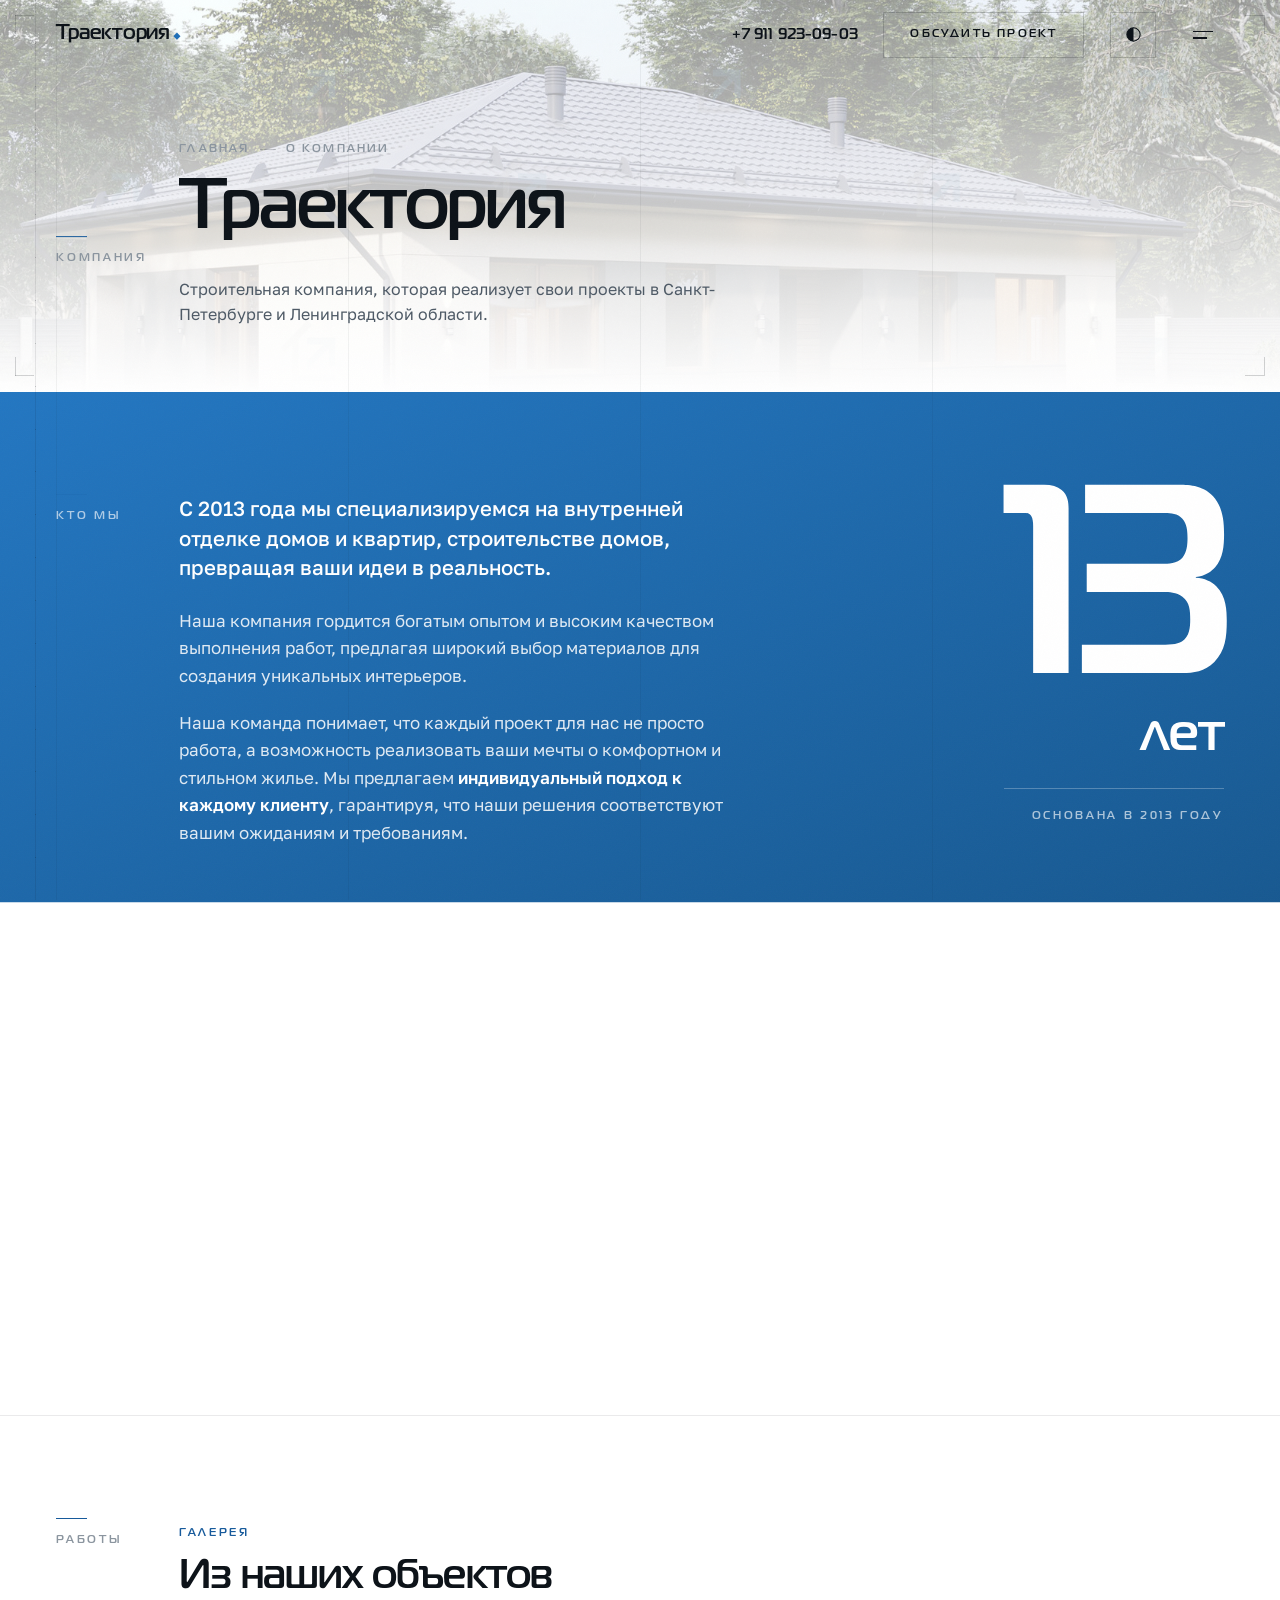
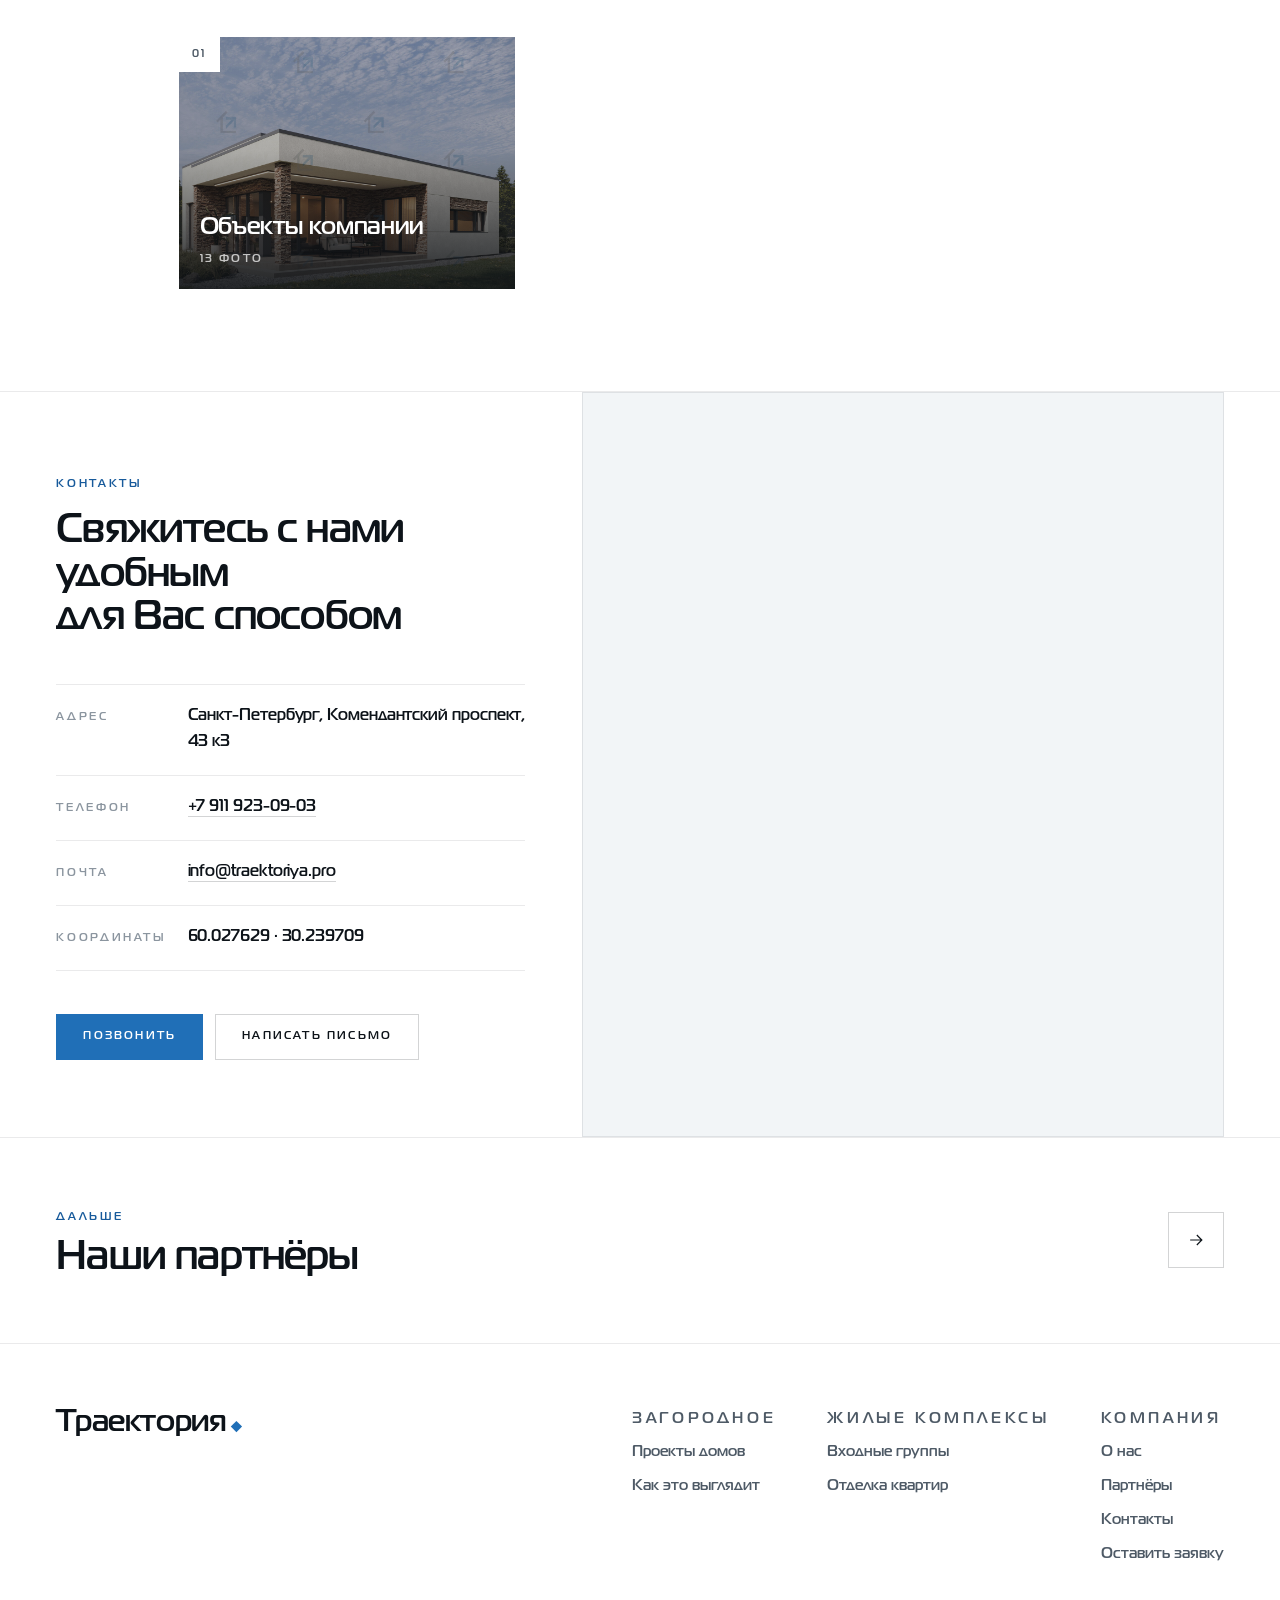
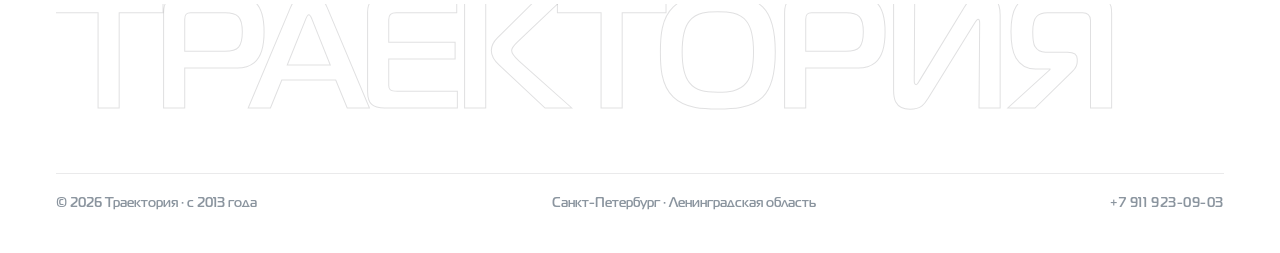
==== commit 6c966863: "чб версия" ====
--- a/about.html
+++ b/about.html
@@ -5,7 +5,9 @@
 <meta name="viewport" content="width=device-width, initial-scale=1, viewport-fit=cover">
 <title>О компании | Траектория</title>
 <meta name="description" content="«Траектория»: строительная компания, основанная в 2013 году. Реализует проекты в Санкт-Петербурге и Ленинградской области.">
-<meta name="theme-color" content="#0e1216">
+<meta name="color-scheme" content="light dark">
+<meta name="theme-color" content="#ffffff">
+<script>(function(){var t;try{t=localStorage.getItem('tr-theme');}catch(e){}document.documentElement.setAttribute('data-theme',t==='dark'?'dark':'light');if(t==='dark'){var m=document.querySelector('meta[name="theme-color"]');if(m)m.setAttribute('content','#0e1216');}})();</script>
 <link rel="icon" href="assets/img/brand/logo-dark.svg">
 <meta property="og:type" content="website">
 <meta property="og:title" content="О компании | Траектория">
@@ -43,12 +45,13 @@
 
 <header class="hdr" id="hdr">
   <div class="hdr__in">
-    <a class="hdr__logo" href="index.html" aria-label="Траектория, на главную">
-      <img src="assets/img/brand/logo-dark.svg" alt="Траектория" width="160" height="38">
-    </a>
+    <a class="mark hdr__mark" href="index.html" aria-label="Траектория, на главную">Траектория</a>
     <nav class="hdr__nav" aria-label="Основное">
       <a class="hdr__tel mono" href="tel:+79119230903">+7 911 923-09-03</a>
       <a class="cta magnet" href="zayavka.html">Обсудить проект</a>
+      <button class="tgl" id="theme" type="button" aria-label="Включить тёмную тему" aria-pressed="false">
+        <svg viewBox="0 0 24 24" aria-hidden="true"><circle cx="12" cy="12" r="8.4"/><path d="M12 3.6a8.4 8.4 0 0 0 0 16.8z"/></svg>
+      </button>
       <button class="burger" id="burger" type="button" aria-label="Открыть меню" aria-expanded="false" aria-controls="sheet">
         <i></i><i></i>
       </button>
@@ -194,9 +197,7 @@
 <footer class="ftr">
   <div class="wrap">
     <div class="ftr__top">
-      <a class="ftr__logo" href="index.html" aria-label="Траектория, на главную">
-        <img src="assets/img/brand/logo-light.svg" alt="Траектория" width="180" height="54" loading="lazy">
-      </a>
+      <a class="mark ftr__mark-a" href="index.html" aria-label="Траектория, на главную">Траектория</a>
       <div class="ftr__cols">
         <div class="ftr__col">
           <span class="label">Загородное</span>
@@ -230,6 +231,64 @@
   <div class="dock__in">
     <a class="cta cta--solid" href="tel:+79119230903">Позвонить</a>
     <a class="cta" href="zayavka.html">Заявка</a>
+  </div>
+</div>
+
+<div class="modal" id="modal" role="dialog" aria-modal="true" aria-labelledby="modalTitle" aria-hidden="true">
+  <div class="modal__veil" data-modal-close></div>
+  <div class="modal__box" role="document">
+    <button class="modal__x" type="button" data-modal-close aria-label="Закрыть">
+      <svg viewBox="0 0 24 24" aria-hidden="true"><path d="M5 5l14 14M19 5L5 19"/></svg>
+    </button>
+    <div class="modal__in">
+      <span class="label label--brand" id="modalKicker">Заявка</span>
+      <h2 class="modal__t" id="modalTitle">Обсудим ваш проект</h2>
+      <p class="modal__lead" id="modalLead">Оставьте телефон, перезвоним и уточним задачу. Это ни к чему не обязывает.</p>
+
+      <form class="form form--tight" data-form novalidate>
+        <div class="two">
+          <div class="field">
+            <label>Как к вам обращаться</label>
+            <input name="name" type="text" autocomplete="name" placeholder="Имя">
+          </div>
+          <div class="field">
+            <label>Телефон</label>
+            <input name="tel" type="tel" autocomplete="tel" required placeholder="+7">
+          </div>
+        </div>
+        <div class="field">
+          <label>Направление</label>
+          <select name="kind">
+            <option>Строительство загородного дома</option>
+            <option>Отделка квартиры в новостройке</option>
+            <option>Входные группы в жилом комплексе</option>
+            <option>Внутренняя отделка дома</option>
+            <option>Пока не определился</option>
+          </select>
+        </div>
+        <input name="proj" type="hidden" value="">
+        <div class="field">
+          <label>Коротко о задаче</label>
+          <textarea name="msg" rows="3" placeholder="Участок, площадь, сроки, бюджет: всё, что уже понятно"></textarea>
+        </div>
+        <label class="agree">
+          <input name="ok" type="checkbox" required>
+          <span>Согласен на обработку персональных данных в соответствии с
+            <a href="#" data-policy>политикой обработки</a>.</span>
+        </label>
+        <button class="cta cta--solid form__send magnet" type="submit">Отправить заявку</button>
+        <p class="form__note" data-note>Перезваниваем в рабочее время. Если срочно, быстрее позвонить: <a class="mono" href="tel:+79119230903">+7 911 923-09-03</a>.</p>
+      </form>
+
+      <div class="thanks" data-done role="status">
+        <span class="tick" aria-hidden="true">
+          <svg viewBox="0 0 52 52"><circle class="tick__o" cx="26" cy="26" r="23"/><path class="tick__c" d="M15 27l8 8 15-16"/></svg>
+        </span>
+        <h3>Спасибо, заявка у нас</h3>
+        <p>Перезвоним на указанный номер. Если нужно быстрее — <a class="mono" href="tel:+79119230903">+7 911 923-09-03</a>.</p>
+        <button class="cta magnet" type="button" data-modal-close>Закрыть</button>
+      </div>
+    </div>
   </div>
 </div>
 
--- a/assets/site.css
+++ b/assets/site.css
@@ -19,7 +19,32 @@
   --text-mute:#66727e;
   --rule:rgba(232,236,239,.14);
   --rule-soft:rgba(232,236,239,.07);
-  --rule-ink:rgba(14,18,22,.14);
+
+  --on-brand:#fff;
+  --paper-bg:var(--paper);
+  --paper-fg:#0e1216;
+  --paper-dim:rgba(14,18,22,.84);
+  --paper-label:rgba(14,18,22,.46);
+  --paper-rule:rgba(14,18,22,.14);
+  --paper-accent:var(--brand);
+
+  --hdr-0:rgba(14,18,22,0);
+  --hdr-s:rgba(14,18,22,.78);
+  --scrim-a:rgba(14,18,22,.85);
+  --scrim-b:rgba(14,18,22,.55);
+  --scrim-s1:45%;
+  --scrim-s2:100%;
+  --phead-img:.5;
+  --lb-bg:rgba(8,11,14,.95);
+  --modal-veil:rgba(6,9,12,.72);
+  --modal-shadow:0 40px 90px -30px rgba(0,0,0,.7);
+  --dock-bg:rgba(14,18,22,.92);
+  --mark-stroke:rgba(232,236,239,.12);
+  --rules-line:rgba(124,138,150,.22);
+  --grain-o:.045;
+  --logo-f:brightness(0) invert(1);
+  --plogo-f:grayscale(1) brightness(1.7) contrast(.9);
+  --map-f:grayscale(1) invert(.915) contrast(.88) brightness(1.04);
 
   --display:'Magistral','Arial Narrow',Arial,sans-serif;
   --text-face:'Golos Text','Onest','Manrope',-apple-system,BlinkMacSystemFont,'Segoe UI',Roboto,Arial,sans-serif;
@@ -39,6 +64,46 @@
 
   --exp:cubic-bezier(.16,1,.3,1);
   --smooth:cubic-bezier(.5,0,0,1);
+}
+
+/* Светлая тема: белая основа, фирменный синий в ключевых блоках */
+:root[data-theme="light"]{
+  --ground:#fff;
+  --ground-2:#f2f5f7;
+  --ground-3:#e7ecf0;
+  --paper:#206fb7;
+  --paper-bg:linear-gradient(158deg,#2477c2,#18588f);
+  --paper-fg:#fff;
+  --paper-dim:rgba(255,255,255,.86);
+  --paper-label:rgba(255,255,255,.64);
+  --paper-rule:rgba(255,255,255,.26);
+  --paper-accent:#fff;
+
+  --brand-lift:#175a9b;
+
+  --text:#0d1319;
+  --text-dim:#4e5a66;
+  --text-mute:#8b959f;
+  --rule:rgba(13,19,25,.18);
+  --rule-soft:rgba(13,19,25,.085);
+
+  --hdr-0:rgba(255,255,255,0);
+  --hdr-s:rgba(255,255,255,.82);
+  --scrim-a:rgba(255,255,255,.5);
+  --scrim-b:rgba(255,255,255,.66);
+  --scrim-s1:38%;
+  --scrim-s2:100%;
+  --phead-img:.85;
+  --lb-bg:rgba(255,255,255,.96);
+  --modal-veil:rgba(11,17,23,.44);
+  --modal-shadow:0 40px 90px -34px rgba(13,19,25,.42);
+  --dock-bg:rgba(255,255,255,.93);
+  --mark-stroke:rgba(13,19,25,.13);
+  --rules-line:rgba(13,19,25,.1);
+  --grain-o:.026;
+  --logo-f:none;
+  --plogo-f:grayscale(1) brightness(.4) contrast(1.15);
+  --map-f:grayscale(1) contrast(.95) brightness(1.02);
 }
 
 *,*::before,*::after{box-sizing:border-box}
@@ -51,7 +116,7 @@
 img{display:block;max-width:100%}
 button{font:inherit;color:inherit;background:none;border:0;cursor:pointer}
 :focus-visible{outline:1px solid var(--brand-lift);outline-offset:4px}
-::selection{background:var(--brand);color:#fff}
+::selection{background:var(--brand);color:var(--on-brand)}
 
 .wrap{width:var(--col);margin-inline:auto}
 .grid{display:grid;grid-template-columns:var(--rail) minmax(0,1fr);gap:0 clamp(16px,2.6vw,44px)}
@@ -61,7 +126,7 @@
   .grid>.label{position:relative;top:auto;margin-bottom:14px}
 }
 
-.grain{position:fixed;inset:0;z-index:6;pointer-events:none;opacity:.045;contain:strict;
+.grain{position:fixed;inset:0;z-index:6;pointer-events:none;opacity:var(--grain-o);contain:strict;
   transform:translateZ(0);
   background-image:url("data:image/svg+xml;utf8,<svg xmlns='http://www.w3.org/2000/svg' width='180' height='180'><filter id='n'><feTurbulence type='fractalNoise' baseFrequency='.85' numOctaves='3' stitchTiles='stitch'/></filter><rect width='180' height='180' filter='url(%23n)' opacity='.85'/></svg>")}
 @media (prefers-reduced-motion:reduce){.grain{display:none}}
@@ -106,21 +171,25 @@
                margin-left:.25em;color:var(--text-mute)}
 
 /* Курсор */
-.cur,.cur-dot{position:fixed;left:0;top:0;z-index:95;pointer-events:none;border-radius:50%;
+.cur,.cur-dot{position:fixed;left:0;top:0;z-index:99;pointer-events:none;border-radius:50%;
               opacity:0;will-change:transform}
 .cur{width:40px;height:40px;margin:-20px 0 0 -20px;border:1px solid var(--rule);
      transition:opacity .3s,width .4s var(--exp),height .4s var(--exp),margin .4s var(--exp),
                 background-color .4s var(--smooth),border-color .4s}
 .cur-dot{width:5px;height:5px;margin:-2.5px 0 0 -2.5px;background:var(--brand-lift);transition:opacity .3s}
 .cur__t{position:absolute;inset:0;display:grid;place-items:center;font-family:var(--display);font-size:9px;font-weight:700;
-        letter-spacing:.16em;color:#fff;opacity:0;transition:opacity .3s}
+        letter-spacing:.16em;color:var(--on-brand);opacity:0;transition:opacity .3s}
 .has-cur .cur,.has-cur .cur-dot{opacity:1}
 .has-cur .cur.hot{width:72px;height:72px;margin:-36px 0 0 -36px;border-color:var(--brand-lift);
                   background:rgba(74,154,226,.12)}
 .has-cur .cur.grab{width:82px;height:82px;margin:-41px 0 0 -41px;border-color:transparent;background:var(--brand)}
 .has-cur .cur.grab .cur__t{opacity:1}
 .has-cur .cur-dot.hide{opacity:0}
-@media (hover:hover) and (pointer:fine){.has-cur,.has-cur a,.has-cur button,.has-cur .rail{cursor:none}}
+@media (hover:hover) and (pointer:fine){
+  .has-cur,.has-cur a,.has-cur button,.has-cur .rail,
+  .has-cur .lb,.has-cur .lb *,.has-cur .modal,.has-cur .modal *,
+  .has-cur input,.has-cur select,.has-cur textarea,.has-cur label{cursor:none}
+}
 @media (hover:none),(pointer:coarse),(prefers-reduced-motion:reduce){.cur,.cur-dot{display:none}}
 
 /* Шкала слева */
@@ -133,15 +202,14 @@
 
 /* Шапка */
 .hdr{position:fixed;top:0;left:0;right:0;z-index:40;padding-top:env(safe-area-inset-top,0px);
-     background:rgba(14,18,22,0);transition:background .45s var(--smooth)}
+     background:var(--hdr-0);transition:background .45s var(--smooth)}
 .hdr::after{content:'';position:absolute;left:0;right:0;bottom:0;height:1px;background:var(--rule-soft);
             opacity:0;transition:opacity .45s}
-.hdr.solid{background:rgba(14,18,22,.78);backdrop-filter:blur(18px) saturate(150%);
+.hdr.solid{background:var(--hdr-s);backdrop-filter:blur(18px) saturate(150%);
            -webkit-backdrop-filter:blur(18px) saturate(150%)}
 .hdr.solid::after{opacity:1}
 .hdr__in{width:var(--col);margin-inline:auto;height:var(--hdr);
          display:flex;align-items:center;justify-content:space-between;gap:24px}
-.hdr__logo img{height:clamp(26px,2.1vw,38px);width:auto;filter:brightness(0) invert(1)}
 .hdr__nav{display:flex;align-items:center;gap:clamp(16px,2vw,34px)}
 .hdr__tel{font-family:var(--display);font-size:15px;font-weight:700;letter-spacing:.01em;font-variant-numeric:tabular-nums;position:relative}
 .hdr__tel::after{content:'';position:absolute;left:0;right:0;bottom:-4px;height:1px;background:var(--brand-lift);
@@ -156,13 +224,17 @@
      transition:color .45s var(--smooth),border-color .45s,transform .5s var(--exp)}
 .cta::before{content:'';position:absolute;inset:0;z-index:-1;background:var(--brand);
              transform:translateY(101%);transition:transform .55s var(--exp)}
-.cta:hover{color:#fff;border-color:var(--brand)}
+.cta:hover{color:var(--on-brand);border-color:var(--brand)}
 .cta:hover::before{transform:none}
-.cta--solid{background:var(--brand);border-color:var(--brand);color:#fff}
+.cta--solid{background:var(--brand);border-color:var(--brand);color:var(--on-brand)}
 .cta--solid::before{background:#fff}
-.cta--solid:hover{color:var(--ink)}
-.cta--ink{border-color:var(--rule-ink);color:var(--ink)}
-.cta--ink:hover{color:#fff;border-color:var(--brand)}
+.cta--solid:hover{color:var(--brand)}
+.cta--ink{border-color:var(--paper-rule);color:var(--paper-fg)}
+.cta--ink::before{background:var(--paper-fg)}
+.cta--ink:hover{color:var(--paper);border-color:var(--paper-fg)}
+.section--paper .cta:not(.cta--solid){border-color:var(--paper-rule);color:var(--paper-fg)}
+.section--paper .cta:not(.cta--solid)::before{background:var(--paper-fg)}
+.section--paper .cta:not(.cta--solid):hover{color:var(--paper);border-color:var(--paper-fg)}
 
 .burger{width:42px;height:42px;display:grid;place-items:center;position:relative}
 .burger i{position:absolute;left:11px;right:11px;height:1.5px;background:currentColor;transition:.45s var(--exp)}
@@ -194,9 +266,9 @@
        border-bottom:1px solid var(--rule-soft);position:relative;overflow:hidden}
 .phead--img{border-bottom:0}
 .phead__bg{position:absolute;inset:0;z-index:0}
-.phead__bg img{width:100%;height:100%;object-fit:cover;opacity:.5}
+.phead__bg img{width:100%;height:100%;object-fit:cover;opacity:var(--phead-img)}
 .phead__bg::after{content:'';position:absolute;inset:0;
-  background:linear-gradient(180deg,rgba(14,18,22,.85),rgba(14,18,22,.55) 45%,var(--ground))}
+  background:linear-gradient(180deg,var(--scrim-a),var(--scrim-b) var(--scrim-s1),var(--ground) var(--scrim-s2))}
 .phead__in{position:relative;z-index:2}
 .phead h1{margin:14px 0 0;font-family:var(--display);font-weight:700;font-size:var(--d2);
           line-height:1.02;letter-spacing:-.028em}
@@ -225,9 +297,9 @@
 /* Карточки объектов */
 .section{padding:clamp(64px,8vw,140px) 0}
 .section--tight{padding:clamp(48px,5vw,90px) 0}
-.section--paper{background:var(--paper);color:var(--ink)}
-.section--paper .label{color:rgba(14,18,22,.46)}
-.section--paper .label--brand{color:var(--brand)}
+.section--paper{background:var(--paper-bg);color:var(--paper-fg)}
+.section--paper .label{color:var(--paper-label)}
+.section--paper .label--brand{color:var(--paper-accent)}
 .shead{margin:0 0 clamp(26px,3vw,48px)}
 .shead h2{margin:12px 0 0;font-family:var(--display);font-weight:700;font-size:var(--d3);
           line-height:1.04;letter-spacing:-.02em}
@@ -279,20 +351,20 @@
               transform:scaleX(.12);transform-origin:0 50%;will-change:transform}
 .arw{width:clamp(44px,3.4vw,56px);height:clamp(44px,3.4vw,56px);border:1px solid var(--rule);
      display:grid;place-items:center;transition:background .4s var(--smooth),border-color .4s,color .4s}
-.arw:hover{background:var(--brand);border-color:var(--brand);color:#fff}
+.arw:hover{background:var(--brand);border-color:var(--brand);color:var(--on-brand)}
 .arw:disabled{opacity:.28}
 .arw:disabled:hover{background:none;border-color:var(--rule);color:inherit}
 .arw svg{width:34%;fill:none;stroke:currentColor;stroke-width:1.4}
 
 /* Статья */
 .article{max-width:62ch}
-.article p{margin:0 0 1.15em;font-size:clamp(17px,1.28vw,22px);line-height:1.62;color:rgba(14,18,22,.84)}
+.article p{margin:0 0 1.15em;font-size:clamp(17px,1.28vw,22px);line-height:1.62;color:var(--paper-dim)}
 .article p:last-child{margin-bottom:0}
-.article strong{font-weight:600;color:var(--ink)}
+.article strong{font-weight:600;color:var(--paper-fg)}
 .article--dark p{color:var(--text-dim)}
 .article--dark strong{color:var(--text)}
 .lede{font-size:clamp(19px,1.6vw,28px) !important;line-height:1.45 !important;
-      color:var(--ink) !important;font-weight:500}
+      color:var(--paper-fg) !important;font-weight:500}
 .article--dark .lede{color:var(--text) !important}
 
 .fig{text-align:right;padding-top:6px}
@@ -301,7 +373,7 @@
         letter-spacing:-.05em;font-variant-numeric:tabular-nums}
 .fig__u{display:block;font-family:var(--display);font-weight:700;font-size:clamp(34px,4.1vw,66px);
         line-height:1;letter-spacing:-.02em;margin-top:.1em}
-.fig__rule{height:1px;background:var(--rule-ink);margin:clamp(18px,2vw,30px) 0 12px;
+.fig__rule{height:1px;background:var(--paper-rule);margin:clamp(18px,2vw,30px) 0 12px;
            transform:scaleX(0);transform-origin:100% 50%;transition:transform 1.1s var(--exp) .25s}
 @media (max-width:900px){.fig__rule{transform-origin:0 50%}}
 .fig.in .fig__rule{transform:scaleX(1)}
@@ -311,7 +383,7 @@
 .fact{display:grid;grid-template-columns:clamp(96px,11vw,170px) minmax(0,1fr);gap:16px;
       padding:clamp(15px,1.5vw,24px) 0;border-top:1px solid var(--rule-soft);align-items:baseline}
 .facts .fact:last-child{border-bottom:1px solid var(--rule-soft)}
-.section--paper .fact{border-color:var(--rule-ink)}
+.section--paper .fact{border-color:var(--paper-rule)}
 .fact__v{font-family:var(--display);font-weight:700;font-size:clamp(16px,1.12vw,19px);letter-spacing:-.005em}
 
 /* Партнёры */
@@ -322,12 +394,12 @@
 .partner:hover{border-color:var(--rule);background:var(--ground-2)}
 .partner__logo{height:56px;display:flex;align-items:center}
 .partner__logo img{max-height:56px;width:auto;object-fit:contain;
-                   filter:grayscale(1) brightness(1.7) contrast(.9);opacity:.92}
+                   filter:var(--plogo-f);opacity:.92}
 .partner__name{font-family:var(--display);font-weight:700;font-size:var(--d4);line-height:1.1}
 .partner__txt{font-size:15px;line-height:1.55;color:var(--text-dim)}
 
 /* Просмотр фото */
-.lb{position:fixed;inset:0;z-index:98;background:rgba(8,11,14,.95);
+.lb{position:fixed;inset:0;z-index:98;background:var(--lb-bg);
     backdrop-filter:blur(10px);-webkit-backdrop-filter:blur(10px);
     display:grid;grid-template-rows:auto 1fr auto;gap:14px;
     padding:clamp(14px,2vw,30px) clamp(14px,2vw,30px) calc(clamp(14px,2vw,30px) + env(safe-area-inset-bottom,0px));
@@ -367,10 +439,9 @@
 .contact__cta{display:flex;flex-wrap:wrap;gap:12px}
 .contact__map{position:relative;min-height:clamp(320px,42vw,620px);background:var(--ground-2)}
 .contact__map iframe{position:absolute;inset:0;width:100%;height:100%;border:0;
-                     filter:grayscale(1) invert(.915) contrast(.88) brightness(1.04)}
+                     filter:var(--map-f)}
 .contact__map::after{content:'';position:absolute;inset:0;pointer-events:none;
-                     box-shadow:inset 0 0 0 1px var(--rule-soft);
-                     background:linear-gradient(90deg,rgba(14,18,22,.5),transparent 28%)}
+                     box-shadow:inset 0 0 0 1px var(--rule-soft)}
 
 /* Переход между разделами */
 .next{border-top:1px solid var(--rule-soft);display:block;padding:clamp(44px,5vw,84px) 0;
@@ -387,7 +458,6 @@
 .ftr{border-top:1px solid var(--rule-soft);padding:clamp(44px,5vw,80px) 0 clamp(26px,3vw,44px)}
 .ftr__top{display:flex;flex-wrap:wrap;align-items:flex-start;justify-content:space-between;
           gap:26px clamp(24px,4vw,60px)}
-.ftr__logo img{height:clamp(38px,3.2vw,54px);width:auto;filter:brightness(0) invert(1);opacity:.9}
 .ftr__cols{display:flex;flex-wrap:wrap;gap:clamp(24px,4vw,72px)}
 .ftr__col{display:grid;gap:10px;align-content:start}
 .ftr__col a,.ftr__col span{font-family:var(--display);font-size:15px;color:var(--text-dim)}
@@ -397,7 +467,7 @@
           font-family:var(--display);font-size:13px;color:var(--text-mute);font-variant-numeric:tabular-nums}
 
 .dock{position:fixed;left:0;right:0;bottom:0;z-index:38;display:none;
-      background:rgba(14,18,22,.92);backdrop-filter:blur(16px);-webkit-backdrop-filter:blur(16px);
+      background:var(--dock-bg);backdrop-filter:blur(16px);-webkit-backdrop-filter:blur(16px);
       border-top:1px solid var(--rule-soft);
       padding:10px var(--gut) calc(10px + env(safe-area-inset-bottom,0px));
       transform:translate3d(0,120%,0);transition:transform .55s var(--exp)}
@@ -408,13 +478,13 @@
   .dock{display:block}
   .ftr{padding-bottom:104px}
 }
-.skip{position:absolute;left:-9999px;top:0;z-index:200;background:var(--brand);color:#fff;padding:12px 18px}
+.skip{position:absolute;left:-9999px;top:0;z-index:200;background:var(--brand);color:var(--on-brand);padding:12px 18px}
 .skip:focus{left:12px;top:12px}
 
 /* Чертёжная сетка: вертикальные волосяные линии по колонкам */
 .rules{position:fixed;inset:0;z-index:1;pointer-events:none;display:flex;justify-content:center;contain:strict}
 .rules i{width:var(--col);height:100%;opacity:.5;
-  background-image:repeating-linear-gradient(90deg,rgba(124,138,150,.22) 0 1px,transparent 1px calc(100% / 4))}
+  background-image:repeating-linear-gradient(90deg,var(--rules-line) 0 1px,transparent 1px calc(100% / 4))}
 @media (max-width:820px){.rules{display:none}}
 
 /* Угловые метки */
@@ -455,12 +525,12 @@
   opacity:0;transform:translate(-6px,6px);
   transition:opacity .45s var(--smooth),transform .55s var(--exp),background .45s,border-color .45s}
 .card:hover .card__go{opacity:1;transform:none;background:var(--brand);border-color:var(--brand)}
-.card__go svg{width:16px;fill:none;stroke:#fff;stroke-width:1.5}
+.card__go svg{width:16px;fill:none;stroke:var(--on-brand);stroke-width:1.5}
 
 /* Знак компании в подвале */
 .ftr__mark{margin-top:clamp(26px,3vw,46px);font-family:var(--display);font-weight:700;
   font-size:clamp(46px,12.5vw,210px);line-height:.78;letter-spacing:-.045em;white-space:nowrap;
-  color:transparent;-webkit-text-stroke:1px rgba(232,236,239,.12);user-select:none;overflow:hidden}
+  color:transparent;-webkit-text-stroke:1px var(--mark-stroke);user-select:none;overflow:hidden}
 
 /* Проект загородного дома: изображение, описание, спецификация */
 .proj{display:grid;grid-template-columns:minmax(0,1.05fr) minmax(0,.95fr);
@@ -527,3 +597,106 @@
          font-size:clamp(22px,2.2vw,36px);line-height:1.1}
 .done p{margin:0;color:var(--text-dim);font-size:clamp(15px,1.05vw,18px);line-height:1.6}
 .form.hide{display:none}
+
+/* Подписи поверх фотографий: остаются светлыми в обеих темах */
+.card__body{color:#fff}
+.card__meta{color:rgba(255,255,255,.72)}
+
+/* Переключатель темы */
+.tgl{width:46px;height:46px;flex:0 0 auto;display:grid;place-items:center;
+     border:1px solid var(--rule);color:var(--text);
+     transition:border-color .45s var(--smooth),background .45s var(--smooth),color .45s}
+.tgl:hover{border-color:var(--brand);color:var(--brand-lift)}
+.tgl svg{width:19px;height:19px;transition:transform .7s var(--exp)}
+.tgl svg circle{fill:none;stroke:currentColor;stroke-width:1.3}
+.tgl svg path{fill:currentColor;stroke:none}
+:root[data-theme="dark"] .tgl svg{transform:rotate(180deg)}
+@media (prefers-reduced-motion:reduce){.tgl svg{transition:none}}
+
+/* Узкие экраны: заявка живёт в нижней панели, шапку не перегружаем */
+@media (max-width:760px){
+  .hdr__nav>.cta{display:none}
+  .tgl{width:42px;height:42px}
+}
+
+/* ── Надпись вместо логотипа ── */
+.mark{font-family:var(--display);font-weight:700;line-height:1;display:inline-flex;align-items:baseline;
+      letter-spacing:-.012em;white-space:nowrap;position:relative}
+.mark::after{content:'';width:.26em;height:.26em;margin-left:.22em;background:var(--brand);
+             flex:0 0 auto;transform:rotate(45deg) translateY(-.02em);
+             transition:transform .6s var(--exp),background .4s}
+.mark:hover::after{transform:rotate(225deg) translateY(-.02em);background:var(--brand-lift)}
+.hdr__mark{font-size:clamp(19px,1.6vw,25px)}
+.ftr__mark-a{font-size:clamp(26px,2.4vw,38px)}
+
+/* ── Карточки партнёров: перелив в фирменный цвет ── */
+.partner{position:relative;isolation:isolate;overflow:hidden}
+.partner::before{content:'';position:absolute;inset:0;z-index:-1;opacity:0;
+  background:linear-gradient(118deg,var(--p1,#206fb7),var(--p2,#0e1216) 52%,var(--p1,#206fb7));
+  background-size:230% 230%;background-position:0% 50%;
+  transition:opacity .55s var(--smooth)}
+.partner:hover::before,.partner:focus-within::before{opacity:1;animation:pflow 7s ease-in-out infinite}
+.partner:hover,.partner:focus-within{border-color:transparent;color:#fff}
+.partner:hover .label,.partner:focus-within .label{color:rgba(255,255,255,.72)}
+.partner:hover .partner__txt,.partner:focus-within .partner__txt{color:rgba(255,255,255,.9)}
+.partner:hover .partner__mark,.partner:focus-within .partner__mark{filter:brightness(0) invert(1);opacity:1}
+@keyframes pflow{0%{background-position:0% 50%}50%{background-position:100% 50%}100%{background-position:0% 50%}}
+@media (prefers-reduced-motion:reduce){.partner:hover::before{animation:none}}
+.partner__logo{height:auto;min-height:0;display:block}
+.partner__mark{max-height:40px;width:auto;object-fit:contain;object-position:left center;
+               filter:var(--plogo-f);opacity:.9;display:none;
+               transition:filter .55s var(--smooth),opacity .55s}
+.partner__mark.on{display:block}
+.partner:has(.partner__mark.on) .partner__logo{min-height:40px}
+
+/* ── Всплывающая форма заявки ── */
+.modal{position:fixed;inset:0;z-index:97;display:grid;place-items:center;
+       padding:clamp(14px,3vw,40px);opacity:0;visibility:hidden;
+       transition:opacity .4s var(--smooth),visibility .4s}
+.modal.on{opacity:1;visibility:visible}
+.modal__veil{position:absolute;inset:0;background:var(--modal-veil);
+             backdrop-filter:blur(10px);-webkit-backdrop-filter:blur(10px)}
+.modal__box{position:relative;width:min(680px,100%);max-height:100%;overflow-y:auto;
+            background:var(--ground);border:1px solid var(--rule);box-shadow:var(--modal-shadow);
+            padding:clamp(26px,3.4vw,52px);
+            transform:translateY(22px) scale(.985);
+            transition:transform .6s var(--exp)}
+.modal.on .modal__box{transform:none}
+.modal__x{position:absolute;right:0;top:0;width:52px;height:52px;display:grid;place-items:center;
+          color:var(--text-mute);transition:color .35s,background .35s}
+.modal__x:hover{color:var(--text);background:var(--ground-2)}
+.modal__x svg{width:15px;height:15px;fill:none;stroke:currentColor;stroke-width:1.4}
+.modal__t{margin:12px 0 0;font-family:var(--display);font-weight:700;
+          font-size:clamp(24px,2.4vw,40px);line-height:1.05;letter-spacing:-.022em}
+.modal__lead{margin:12px 0 clamp(22px,2.4vw,34px);color:var(--text-dim);
+             font-size:clamp(15px,1.05vw,18px);line-height:1.55;max-width:46ch}
+.form--tight{gap:clamp(15px,1.5vw,20px);max-width:none}
+.form--tight .form__send{height:52px}
+@media (prefers-reduced-motion:reduce){.modal,.modal__box{transition:none}}
+
+/* ── Галочка с благодарностью ── */
+.thanks{display:none;text-align:left}
+.thanks.on{display:block}
+.thanks h3{margin:18px 0 10px;font-family:var(--display);font-weight:700;
+           font-size:clamp(22px,2.2vw,34px);line-height:1.1;letter-spacing:-.02em}
+.thanks p{margin:0 0 clamp(22px,2.4vw,32px);color:var(--text-dim);
+          font-size:clamp(15px,1.05vw,18px);line-height:1.6}
+.tick{display:block;width:clamp(54px,5vw,72px);height:clamp(54px,5vw,72px)}
+.done .tick{margin-bottom:6px}
+.tick svg{width:100%;height:100%;fill:none;stroke-linecap:round;stroke-linejoin:round}
+.tick__o{stroke:var(--brand);stroke-width:2;
+         stroke-dasharray:152;stroke-dashoffset:152;transform-origin:50% 50%;transform:rotate(-90deg)}
+.tick__c{stroke:var(--brand);stroke-width:3.4;stroke-dasharray:44;stroke-dashoffset:44}
+.thanks.on .tick__o,.done.on .tick__o{animation:tickO .7s var(--exp) forwards}
+.thanks.on .tick__c,.done.on .tick__c{animation:tickC .45s var(--exp) .5s forwards}
+@keyframes tickO{to{stroke-dashoffset:0}}
+@keyframes tickC{to{stroke-dashoffset:0}}
+@media (prefers-reduced-motion:reduce){
+  .tick__o,.tick__c{stroke-dashoffset:0;animation:none}
+}
+
+/* Подсказка формы при ошибке */
+.form__note--warn{color:var(--brand-lift)}
+
+/* После отправки заголовок окна уступает место благодарности */
+.modal__in.sent>.label,.modal__in.sent>.modal__t,.modal__in.sent>.modal__lead{display:none}
